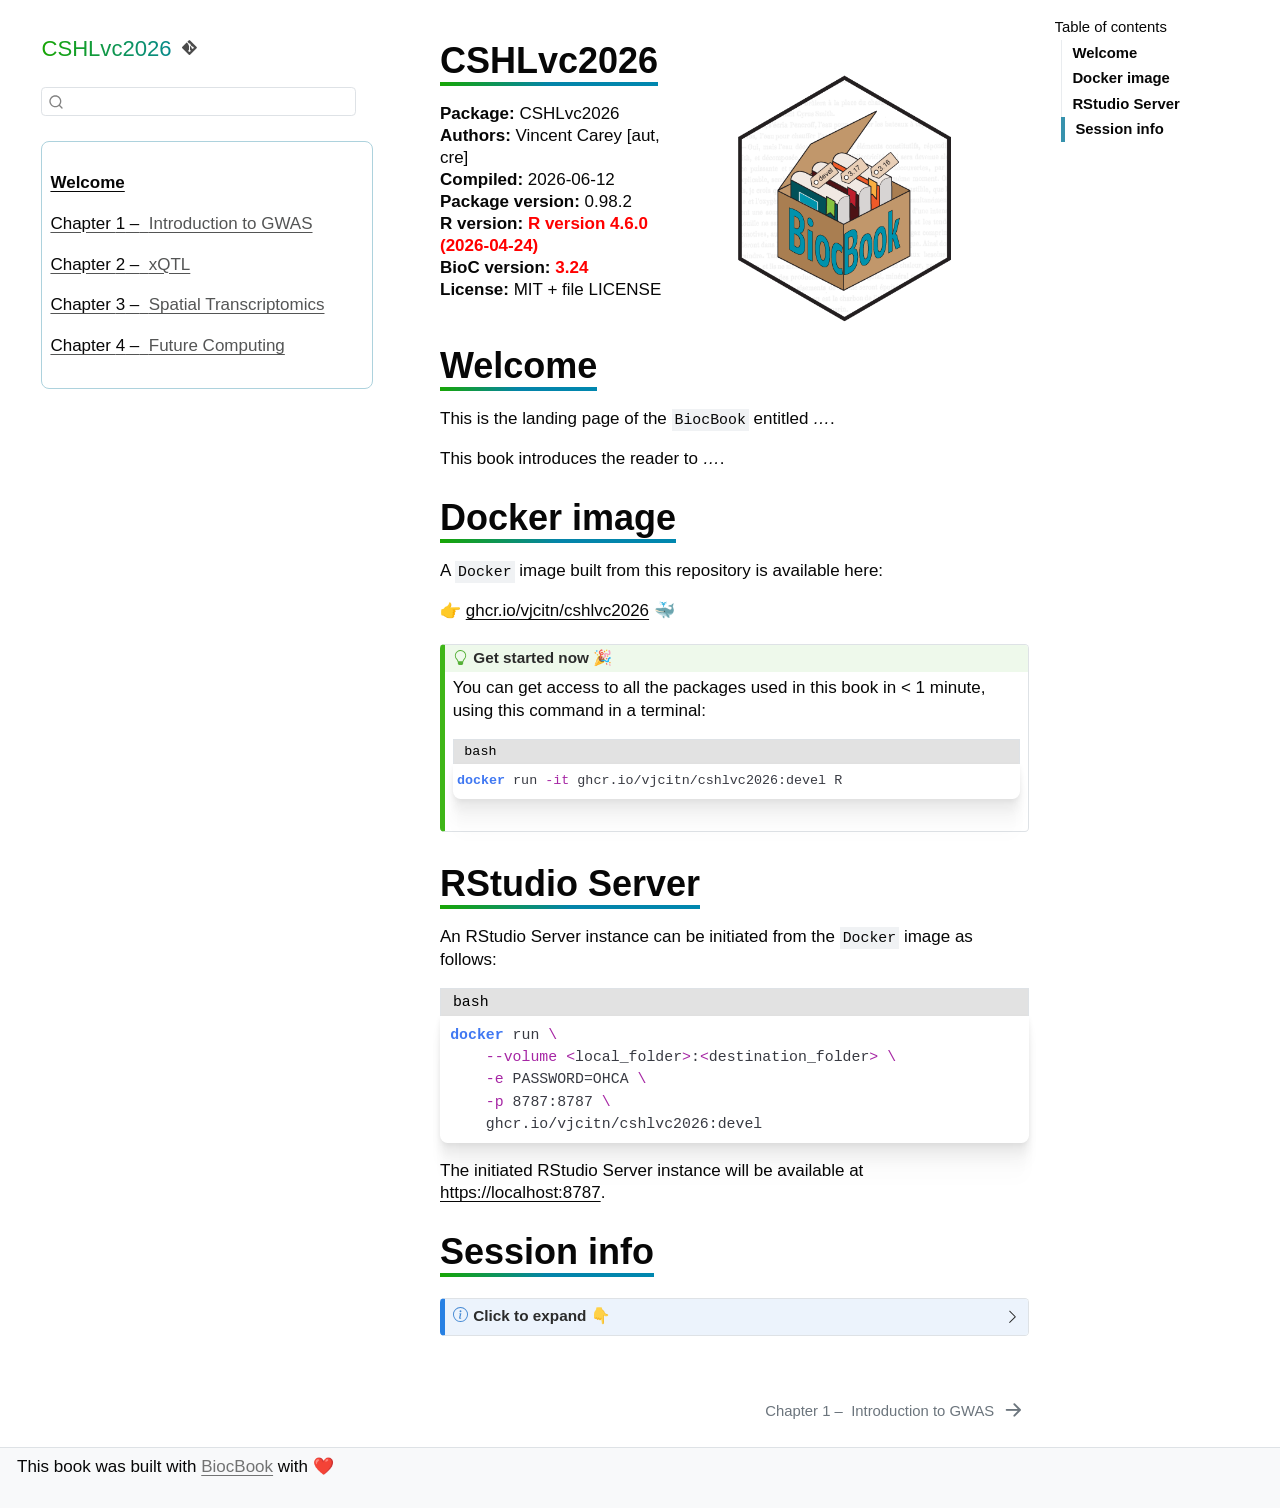
==== docs/devel/index.html @ 104c98bf "Deploying to gh-pages from @ vjcitn/CSHLvc2026@8dfe6eb80efa0ab99754fd706965369ef2bc6450 🚀" ====
<!DOCTYPE html>
<html xmlns="http://www.w3.org/1999/xhtml" lang="en" xml:lang="en"><head>
<meta http-equiv="Content-Type" content="text/html; charset=UTF-8">
<meta charset="utf-8">
<meta name="generator" content="quarto-1.9.36">
<meta name="viewport" content="width=device-width, initial-scale=1.0, user-scalable=yes">
<title>CSHLvc2026</title>
<style>
/* Default styles provided by pandoc.
** See https://pandoc.org/MANUAL.html#variables-for-html for config info.
*/
code{white-space: pre-wrap;}
span.smallcaps{font-variant: small-caps;}
div.columns{display: flex; gap: min(4vw, 1.5em);}
div.column{flex: auto; overflow-x: auto;}
div.hanging-indent{margin-left: 1.5em; text-indent: -1.5em;}
ul.task-list{list-style: none;}
ul.task-list li input[type="checkbox"] {
  width: 0.8em;
  margin: 0 0.8em 0.2em -1em; /* quarto-specific, see https://github.com/quarto-dev/quarto-cli/issues/4556 */ 
  vertical-align: middle;
}
/* CSS for syntax highlighting */
html { -webkit-text-size-adjust: 100%; }
pre > code.sourceCode { white-space: pre; position: relative; }
pre > code.sourceCode > span { display: inline-block; line-height: 1.25; }
pre > code.sourceCode > span:empty { height: 1.2em; }
.sourceCode { overflow: visible; }
code.sourceCode > span { color: inherit; text-decoration: inherit; }
div.sourceCode { margin: 1em 0; }
pre.sourceCode { margin: 0; }
@media screen {
div.sourceCode { overflow: auto; }
}
@media print {
pre > code.sourceCode { white-space: pre-wrap; }
pre > code.sourceCode > span { text-indent: -5em; padding-left: 5em; }
}
pre.numberSource code
  { counter-reset: source-line 0; }
pre.numberSource code > span
  { position: relative; left: -4em; counter-increment: source-line; }
pre.numberSource code > span > a:first-child::before
  { content: counter(source-line);
    position: relative; left: -1em; text-align: right; vertical-align: baseline;
    border: none; display: inline-block;
    -webkit-touch-callout: none; -webkit-user-select: none;
    -khtml-user-select: none; -moz-user-select: none;
    -ms-user-select: none; user-select: none;
    padding: 0 4px; width: 4em;
  }
pre.numberSource { margin-left: 3em;  padding-left: 4px; }
div.sourceCode
  {   }
@media screen {
pre > code.sourceCode > span > a:first-child::before { text-decoration: underline; }
}
</style>

<script src="site_libs/quarto-nav/quarto-nav.js"></script>
<script src="site_libs/quarto-nav/headroom.min.js"></script>
<script src="site_libs/clipboard/clipboard.min.js"></script>
<script src="site_libs/quarto-search/autocomplete.umd.js"></script>
<script src="site_libs/quarto-search/fuse.min.js"></script>
<script src="site_libs/quarto-search/quarto-search.js"></script>
<meta name="quarto:offset" content="./">
<link href="./pages/introduction-to-gwas.html" rel="next">
<link href="./assets/favicon.png" rel="icon" type="image/png">
<script src="site_libs/quarto-html/quarto.js" type="module"></script>
<script src="site_libs/quarto-html/tabsets/tabsets.js" type="module"></script>
<script src="site_libs/quarto-html/popper.min.js"></script>
<script src="site_libs/quarto-html/tippy.umd.min.js"></script>
<script src="site_libs/quarto-html/anchor.min.js"></script>
<link href="site_libs/quarto-html/tippy.css" rel="stylesheet">
<link href="site_libs/quarto-html/quarto-syntax-highlighting-e5c0da90bde570b7566f6217e7c63da7.css" rel="stylesheet" id="quarto-text-highlighting-styles">
<script src="site_libs/bootstrap/bootstrap.min.js"></script>
<link href="site_libs/bootstrap/bootstrap-icons.css" rel="stylesheet">
<link href="site_libs/bootstrap/bootstrap-a038ba3861bcfad56c0652c9cef52109.min.css" rel="stylesheet" append-hash="true" id="quarto-bootstrap" data-mode="light"><script id="quarto-search-options" type="application/json">{
  "location": "sidebar",
  "copy-button": false,
  "collapse-after": 3,
  "panel-placement": "start",
  "type": "textbox",
  "limit": 50,
  "keyboard-shortcut": [
    "f",
    "/",
    "s"
  ],
  "show-item-context": false,
  "language": {
    "search-no-results-text": "No results",
    "search-matching-documents-text": "matching documents",
    "search-copy-link-title": "Copy link to search",
    "search-hide-matches-text": "Hide additional matches",
    "search-more-match-text": "more match in this document",
    "search-more-matches-text": "more matches in this document",
    "search-clear-button-title": "Clear",
    "search-text-placeholder": "",
    "search-detached-cancel-button-title": "Cancel",
    "search-submit-button-title": "Submit",
    "search-label": "Search"
  }
}</script>
</head>
<body class="nav-sidebar docked quarto-light">

<div id="quarto-search-results"></div>
  <header id="quarto-header" class="headroom fixed-top"><nav class="quarto-secondary-nav"><div class="container-fluid d-flex">
      <button type="button" class="quarto-btn-toggle btn" data-bs-toggle="collapse" role="button" data-bs-target=".quarto-sidebar-collapse-item" aria-controls="quarto-sidebar" aria-expanded="false" aria-label="Toggle sidebar navigation" onclick="if (window.quartoToggleHeadroom) { window.quartoToggleHeadroom(); }">
        <i class="bi bi-layout-text-sidebar-reverse"></i>
      </button>
        <nav class="quarto-page-breadcrumbs" aria-label="breadcrumb"><ol class="breadcrumb"><li class="breadcrumb-item"><a href="./index.html">Welcome</a></li></ol></nav>
        <a class="flex-grow-1" role="navigation" data-bs-toggle="collapse" data-bs-target=".quarto-sidebar-collapse-item" aria-controls="quarto-sidebar" aria-expanded="false" aria-label="Toggle sidebar navigation" onclick="if (window.quartoToggleHeadroom) { window.quartoToggleHeadroom(); }">      
        </a>
      <button type="button" class="btn quarto-search-button" aria-label="Search" onclick="window.quartoOpenSearch();">
        <i class="bi bi-search"></i>
      </button>
    </div>
  </nav></header><!-- content --><div id="quarto-content" class="quarto-container page-columns page-rows-contents page-layout-article">
<!-- sidebar -->
  <nav id="quarto-sidebar" class="sidebar collapse collapse-horizontal quarto-sidebar-collapse-item sidebar-navigation docked overflow-auto"><div class="pt-lg-2 mt-2 text-left sidebar-header">
    <div class="sidebar-title mb-0 py-0">
      <a href="./">CSHLvc2026</a> 
        <div class="sidebar-tools-main">
    <div class="dropdown">
      <a href="" title="" id="quarto-navigation-tool-dropdown-0" class="quarto-navigation-tool dropdown-toggle px-1" data-bs-toggle="dropdown" aria-expanded="false" role="link" aria-label=""><i class="bi bi-git"></i></a>
      <ul class="dropdown-menu" aria-labelledby="quarto-navigation-tool-dropdown-0">
<li>
            <a class="dropdown-item sidebar-tools-main-item" href="https://github.com/vjcitn/CSHLvc2026/">
            Source Code
            </a>
          </li>
          <li>
            <a class="dropdown-item sidebar-tools-main-item" href="https://vjcitn.github.io/CSHLvc2026/devel/">
            Browse version `devel`
            </a>
          </li>
      </ul>
</div>
</div>
    </div>
      </div>
        <div class="mt-2 flex-shrink-0 align-items-center">
        <div class="sidebar-search">
        <div id="quarto-search" class="" title="Search"></div>
        </div>
        </div>
    <div class="sidebar-menu-container"> 
    <ul class="list-unstyled mt-1">
<li class="sidebar-item">
  <div class="sidebar-item-container"> 
  <a href="./index.html" class="sidebar-item-text sidebar-link active">
 <span class="menu-text">Welcome</span></a>
  </div>
</li>
        <li class="sidebar-item">
  <div class="sidebar-item-container"> 
  <a href="./pages/introduction-to-gwas.html" class="sidebar-item-text sidebar-link">
 <span class="menu-text"><span class="chapter-number">1</span>&nbsp; <span class="chapter-title">Introduction to GWAS</span></span></a>
  </div>
</li>
        <li class="sidebar-item">
  <div class="sidebar-item-container"> 
  <a href="./pages/xqtl.html" class="sidebar-item-text sidebar-link">
 <span class="menu-text"><span class="chapter-number">2</span>&nbsp; <span class="chapter-title">xQTL</span></span></a>
  </div>
</li>
        <li class="sidebar-item">
  <div class="sidebar-item-container"> 
  <a href="./pages/spatial-transcriptomics.html" class="sidebar-item-text sidebar-link">
 <span class="menu-text"><span class="chapter-number">3</span>&nbsp; <span class="chapter-title">Spatial Transcriptomics</span></span></a>
  </div>
</li>
        <li class="sidebar-item">
  <div class="sidebar-item-container"> 
  <a href="./pages/future-computing.html" class="sidebar-item-text sidebar-link">
 <span class="menu-text"><span class="chapter-number">4</span>&nbsp; <span class="chapter-title">Future Computing</span></span></a>
  </div>
</li>
    </ul>
</div>
</nav><div id="quarto-sidebar-glass" class="quarto-sidebar-collapse-item" data-bs-toggle="collapse" data-bs-target=".quarto-sidebar-collapse-item"></div>
<!-- margin-sidebar -->
    <div id="quarto-margin-sidebar" class="sidebar margin-sidebar">
        <nav id="TOC" role="doc-toc" class="toc-active"><h2 id="toc-title">Table of contents</h2>
   
  <ul>
<li><a href="#welcome" id="toc-welcome" class="nav-link active" data-scroll-target="#welcome">Welcome</a></li>
  <li><a href="#docker-image" id="toc-docker-image" class="nav-link" data-scroll-target="#docker-image">Docker image</a></li>
  <li><a href="#rstudio-server" id="toc-rstudio-server" class="nav-link" data-scroll-target="#rstudio-server">RStudio Server</a></li>
  <li><a href="#session-info" id="toc-session-info" class="nav-link" data-scroll-target="#session-info">Session info</a></li>
  </ul></nav>
    </div>
<!-- main -->
<main class="content" id="quarto-document-content"><header id="title-block-header" class="quarto-title-block default"><div class="quarto-title">
<h1 class="title">CSHLvc2026</h1>
</div>



<div class="quarto-title-meta">

    
  
    
  </div>
  


</header><p><img src="assets/cover.png" title="CSHLvc2026" class="quarto-cover-image nolightbox img-fluid"></p>
<p><strong>Package:</strong> CSHLvc2026<br><strong>Authors:</strong> Vincent Carey [aut, cre]<br><strong>Compiled:</strong> 2026-06-12<br><strong>Package version:</strong> 0.98.2<br><strong>R version:</strong> <b style="color:red;">R version 4.6.0 (2026-04-24)</b><br><strong>BioC version:</strong> <b style="color:red;">3.24</b><br><strong>License:</strong> MIT + file LICENSE<br></p>
<section id="welcome" class="level1 unnumbered"><h1 class="unnumbered">Welcome</h1>
<p>This is the landing page of the <code>BiocBook</code> entitled <em>…</em>.</p>
<p>This book introduces the reader to <em>…</em>.</p>
</section><section id="docker-image" class="level1 unnumbered"><h1 class="unnumbered">Docker image</h1>
<p>A <code>Docker</code> image built from this repository is available here:</p>
<p>👉 <a href="https://ghcr.io/vjcitn/cshlvc2026">ghcr.io/vjcitn/cshlvc2026</a> 🐳</p>
<div class="callout callout-style-default callout-tip callout-titled">
<div class="callout-header d-flex align-content-center">
<div class="callout-icon-container">
<i class="callout-icon"></i>
</div>
<div class="callout-title-container flex-fill">
<span class="screen-reader-only">Tip</span>Get started now 🎉
</div>
</div>
<div class="callout-body-container callout-body">
<p>You can get access to all the packages used in this book in &lt; 1 minute, using this command in a terminal:</p>
<div class="cell" data-layout-align="center">
<div class="code-with-filename">
<div class="code-with-filename-file">
<pre><strong>bash</strong></pre>
</div>
<div class="code-copy-outer-scaffold"><div class="sourceCode cell-code" id="cb1"><pre class="sourceCode sh code-with-copy"><code class="sourceCode bash"><span id="cb1-1"><a href="#cb1-1" aria-hidden="true" tabindex="-1"></a><span class="ex">docker</span> run <span class="at">-it</span> ghcr.io/vjcitn/cshlvc2026:devel R</span></code></pre></div><button title="Copy to Clipboard" class="code-copy-button"><i class="bi"></i></button></div>
</div>
</div>
</div>
</div>
</section><section id="rstudio-server" class="level1 unnumbered"><h1 class="unnumbered">RStudio Server</h1>
<p>An RStudio Server instance can be initiated from the <code>Docker</code> image as follows:</p>
<div class="cell" data-layout-align="center">
<div class="code-with-filename">
<div class="code-with-filename-file">
<pre><strong>bash</strong></pre>
</div>
<div class="code-copy-outer-scaffold"><div class="sourceCode cell-code" id="cb2"><pre class="sourceCode sh code-with-copy"><code class="sourceCode bash"><span id="cb2-1"><a href="#cb2-1" aria-hidden="true" tabindex="-1"></a><span class="ex">docker</span> run <span class="dt">\</span></span>
<span id="cb2-2"><a href="#cb2-2" aria-hidden="true" tabindex="-1"></a>    <span class="at">--volume</span> <span class="op">&lt;</span>local_folder<span class="op">&gt;</span>:<span class="op">&lt;</span>destination_folder<span class="op">&gt;</span> <span class="dt">\</span></span>
<span id="cb2-3"><a href="#cb2-3" aria-hidden="true" tabindex="-1"></a>    <span class="at">-e</span> PASSWORD=OHCA <span class="dt">\</span></span>
<span id="cb2-4"><a href="#cb2-4" aria-hidden="true" tabindex="-1"></a>    <span class="at">-p</span> 8787:8787 <span class="dt">\</span></span>
<span id="cb2-5"><a href="#cb2-5" aria-hidden="true" tabindex="-1"></a>    ghcr.io/vjcitn/cshlvc2026:devel</span></code></pre></div><button title="Copy to Clipboard" class="code-copy-button"><i class="bi"></i></button></div>
</div>
</div>
<p>The initiated RStudio Server instance will be available at <a href="https://localhost:8787">https://localhost:8787</a>.</p>
<!-- 
# System dependencies and conda 

A pre-configured `micromamba` environment called `BiocBook` is available 
once the Docker image is loaded. It provides all the softwares listed in 
`requirements.yml`. 


::: {.cell layout-align="center" filename='bash'}

```{.sh .cell-code}
docker run -it ghcr.io/vjcitn/cshlvc2026:devel bash
micromamba activate BiocBook
```
:::

-->
</section><section id="session-info" class="level1 unnumbered"><h1 class="unnumbered">Session info</h1>
<div class="callout callout-style-default callout-note callout-titled">
<div class="callout-header d-flex align-content-center collapsed" data-bs-toggle="collapse" data-bs-target=".callout-2-contents" aria-controls="callout-2" aria-expanded="false" aria-label="Toggle callout">
<div class="callout-icon-container">
<i class="callout-icon"></i>
</div>
<div class="callout-title-container flex-fill">
<span class="screen-reader-only">Note</span>Click to expand 👇
</div>
<div class="callout-btn-toggle d-inline-block border-0 py-1 ps-1 pe-0 float-end"><i class="callout-toggle"></i></div>
</div>
<div id="callout-2" class="callout-2-contents callout-collapse collapse">
<div class="callout-body-container callout-body">
<div class="cell" data-layout-align="center">
<div class="code-copy-outer-scaffold"><div class="sourceCode" id="cb3"><pre class="downlit sourceCode r code-with-copy"><code class="sourceCode R"><span><span class="fu">sessioninfo</span><span class="fu">::</span><span class="fu"><a href="https://sessioninfo.r-lib.org/reference/session_info.html">session_info</a></span><span class="op">(</span></span>
<span>    <span class="fu"><a href="https://rdrr.io/r/utils/installed.packages.html">installed.packages</a></span><span class="op">(</span><span class="op">)</span><span class="op">[</span>,<span class="st">"Package"</span><span class="op">]</span>, </span>
<span>    include_base <span class="op">=</span> <span class="cn">TRUE</span></span>
<span><span class="op">)</span></span>
<span><span class="co">##  ─ Session info ────────────────────────────────────────────────────────────</span></span>
<span><span class="co">##   setting  value</span></span>
<span><span class="co">##   version  R version 4.6.0 (2026-04-24)</span></span>
<span><span class="co">##   os       Ubuntu 24.04.4 LTS</span></span>
<span><span class="co">##   system   x86_64, linux-gnu</span></span>
<span><span class="co">##   ui       X11</span></span>
<span><span class="co">##   language (EN)</span></span>
<span><span class="co">##   collate  C</span></span>
<span><span class="co">##   ctype    en_US.UTF-8</span></span>
<span><span class="co">##   tz       Etc/UTC</span></span>
<span><span class="co">##   date     2026-06-12</span></span>
<span><span class="co">##   pandoc   3.9.0.2 @ /usr/bin/ (via rmarkdown)</span></span>
<span><span class="co">##   quarto   1.9.36 @ /usr/local/bin/quarto</span></span>
<span><span class="co">##  </span></span>
<span><span class="co">##  ─ Packages ────────────────────────────────────────────────────────────────</span></span>
<span><span class="co">##   package        * version   date (UTC) lib source</span></span>
<span><span class="co">##   askpass          1.2.1     2024-10-04 [2] RSPM (R 4.6.0)</span></span>
<span><span class="co">##   base           * 4.6.0     2026-04-24 [3] local</span></span>
<span><span class="co">##   base64enc        0.1-6     2026-02-02 [2] RSPM (R 4.6.0)</span></span>
<span><span class="co">##   BiocFileCache    3.3.0     2026-04-28 [2] Bioconductor 3.24 (R 4.6.0)</span></span>
<span><span class="co">##   BiocGenerics     0.59.7    2026-06-07 [2] Bioconductor 3.24 (R 4.6.0)</span></span>
<span><span class="co">##   BiocManager      1.30.27   2025-11-14 [2] CRAN (R 4.6.0)</span></span>
<span><span class="co">##   BiocStyle        2.41.0    2026-04-28 [2] Bioconductor 3.24 (R 4.6.0)</span></span>
<span><span class="co">##   BiocVersion      3.24.0    2026-04-28 [2] Bioconductor 3.24 (R 4.6.0)</span></span>
<span><span class="co">##   bit              4.6.0     2025-03-06 [2] RSPM (R 4.6.0)</span></span>
<span><span class="co">##   bit64            4.8.2     2026-05-19 [2] RSPM (R 4.6.0)</span></span>
<span><span class="co">##   blob             1.3.0     2026-01-14 [2] RSPM (R 4.6.0)</span></span>
<span><span class="co">##   bookdown         0.46      2025-12-05 [2] RSPM (R 4.6.0)</span></span>
<span><span class="co">##   boot             1.3-32    2025-08-29 [3] CRAN (R 4.6.0)</span></span>
<span><span class="co">##   brew             1.0-10    2023-12-16 [2] RSPM (R 4.6.0)</span></span>
<span><span class="co">##   brio             1.1.5     2024-04-24 [2] RSPM (R 4.6.0)</span></span>
<span><span class="co">##   bslib            0.11.0    2026-05-16 [2] RSPM (R 4.6.0)</span></span>
<span><span class="co">##   cachem           1.1.0     2024-05-16 [2] RSPM (R 4.6.0)</span></span>
<span><span class="co">##   callr            3.8.0     2026-06-05 [2] RSPM (R 4.6.0)</span></span>
<span><span class="co">##   class            7.3-23    2025-01-01 [3] CRAN (R 4.6.0)</span></span>
<span><span class="co">##   cli              3.6.6     2026-04-09 [2] RSPM (R 4.6.0)</span></span>
<span><span class="co">##   clipr            0.8.1     2026-05-25 [2] RSPM (R 4.6.0)</span></span>
<span><span class="co">##   cluster          2.1.8.2   2026-02-05 [3] CRAN (R 4.6.0)</span></span>
<span><span class="co">##   codetools        0.2-20    2024-03-31 [3] CRAN (R 4.6.0)</span></span>
<span><span class="co">##   commonmark       2.0.0     2025-07-07 [2] RSPM (R 4.6.0)</span></span>
<span><span class="co">##   compiler         4.6.0     2026-04-24 [3] local</span></span>
<span><span class="co">##   cpp11            0.5.5     2026-05-06 [2] RSPM (R 4.6.0)</span></span>
<span><span class="co">##   crayon           1.5.3     2024-06-20 [2] RSPM (R 4.6.0)</span></span>
<span><span class="co">##   credentials      2.0.3     2025-09-12 [2] RSPM (R 4.6.0)</span></span>
<span><span class="co">##   CSHLvc2026       0.98.2    2026-06-12 [1] local</span></span>
<span><span class="co">##   curl             7.1.0     2026-04-22 [2] RSPM (R 4.6.0)</span></span>
<span><span class="co">##   datasets       * 4.6.0     2026-04-24 [3] local</span></span>
<span><span class="co">##   DBI              1.3.0     2026-02-25 [2] RSPM (R 4.6.0)</span></span>
<span><span class="co">##   dbplyr           2.5.2     2026-02-13 [2] RSPM (R 4.6.0)</span></span>
<span><span class="co">##   desc             1.4.3     2023-12-10 [2] RSPM (R 4.6.0)</span></span>
<span><span class="co">##   devtools         2.5.2     2026-04-30 [2] RSPM (R 4.6.0)</span></span>
<span><span class="co">##   diffobj          0.3.6     2025-04-21 [2] RSPM (R 4.6.0)</span></span>
<span><span class="co">##   digest           0.6.39    2025-11-19 [2] RSPM (R 4.6.0)</span></span>
<span><span class="co">##   docopt           0.7.2     2025-03-25 [2] RSPM (R 4.6.0)</span></span>
<span><span class="co">##   downlit          0.4.5     2025-11-14 [2] RSPM (R 4.6.0)</span></span>
<span><span class="co">##   dplyr            1.2.1     2026-04-03 [2] RSPM (R 4.6.0)</span></span>
<span><span class="co">##   ellipsis         0.3.3     2026-04-04 [2] RSPM (R 4.6.0)</span></span>
<span><span class="co">##   evaluate         1.0.5     2025-08-27 [2] RSPM (R 4.6.0)</span></span>
<span><span class="co">##   fansi            1.0.7     2025-11-19 [2] RSPM (R 4.6.0)</span></span>
<span><span class="co">##   fastmap          1.2.0     2024-05-15 [2] RSPM (R 4.6.0)</span></span>
<span><span class="co">##   filelock         1.0.3     2023-12-11 [2] RSPM (R 4.6.0)</span></span>
<span><span class="co">##   fontawesome      0.5.3     2024-11-16 [2] RSPM (R 4.6.0)</span></span>
<span><span class="co">##   foreign          0.8-91    2026-01-29 [3] CRAN (R 4.6.0)</span></span>
<span><span class="co">##   fs               2.1.0     2026-04-18 [2] RSPM (R 4.6.0)</span></span>
<span><span class="co">##   generics         0.1.4     2025-05-09 [2] RSPM (R 4.6.0)</span></span>
<span><span class="co">##   gert             2.3.1     2026-01-11 [2] RSPM (R 4.6.0)</span></span>
<span><span class="co">##   gh               1.6.0     2026-05-29 [2] RSPM (R 4.6.0)</span></span>
<span><span class="co">##   gitcreds         0.1.2     2022-09-08 [2] RSPM (R 4.6.0)</span></span>
<span><span class="co">##   glue             1.8.1     2026-04-17 [2] RSPM (R 4.6.0)</span></span>
<span><span class="co">##   graph            1.91.0    2026-04-28 [2] Bioconductor 3.24 (R 4.6.0)</span></span>
<span><span class="co">##   graphics       * 4.6.0     2026-04-24 [3] local</span></span>
<span><span class="co">##   grDevices      * 4.6.0     2026-04-24 [3] local</span></span>
<span><span class="co">##   grid             4.6.0     2026-04-24 [3] local</span></span>
<span><span class="co">##   highr            0.12      2026-03-06 [2] RSPM (R 4.6.0)</span></span>
<span><span class="co">##   htmltools        0.5.9     2025-12-04 [2] RSPM (R 4.6.0)</span></span>
<span><span class="co">##   htmlwidgets      1.6.4     2023-12-06 [2] RSPM (R 4.6.0)</span></span>
<span><span class="co">##   httpuv           1.6.17    2026-03-18 [2] RSPM (R 4.6.0)</span></span>
<span><span class="co">##   httr2            1.2.2     2025-12-08 [2] RSPM (R 4.6.0)</span></span>
<span><span class="co">##   ini              0.3.1     2018-05-20 [2] RSPM (R 4.6.0)</span></span>
<span><span class="co">##   jquerylib        0.1.4     2021-04-26 [2] RSPM (R 4.6.0)</span></span>
<span><span class="co">##   jsonlite         2.0.0     2025-03-27 [2] RSPM (R 4.6.0)</span></span>
<span><span class="co">##   KernSmooth       2.23-26   2025-01-01 [3] CRAN (R 4.6.0)</span></span>
<span><span class="co">##   knitr            1.51      2025-12-20 [2] RSPM (R 4.6.0)</span></span>
<span><span class="co">##   later            1.4.8     2026-03-05 [2] RSPM (R 4.6.0)</span></span>
<span><span class="co">##   lattice          0.22-9    2026-02-09 [3] CRAN (R 4.6.0)</span></span>
<span><span class="co">##   lifecycle        1.0.5     2026-01-08 [2] RSPM (R 4.6.0)</span></span>
<span><span class="co">##   littler          0.3.23    2026-04-12 [2] RSPM (R 4.6.0)</span></span>
<span><span class="co">##   magrittr         2.0.5     2026-04-04 [2] RSPM (R 4.6.0)</span></span>
<span><span class="co">##   MASS             7.3-65    2025-02-28 [3] CRAN (R 4.6.0)</span></span>
<span><span class="co">##   Matrix           1.7-5     2026-03-21 [3] CRAN (R 4.6.0)</span></span>
<span><span class="co">##   memoise          2.0.1     2021-11-26 [2] RSPM (R 4.6.0)</span></span>
<span><span class="co">##   methods        * 4.6.0     2026-04-24 [3] local</span></span>
<span><span class="co">##   mgcv             1.9-4     2025-11-07 [3] CRAN (R 4.6.0)</span></span>
<span><span class="co">##   mime             0.13      2025-03-17 [2] RSPM (R 4.6.0)</span></span>
<span><span class="co">##   miniUI           0.1.2     2025-04-17 [2] RSPM (R 4.6.0)</span></span>
<span><span class="co">##   nlme             3.1-169   2026-03-27 [3] CRAN (R 4.6.0)</span></span>
<span><span class="co">##   nnet             7.3-20    2025-01-01 [3] CRAN (R 4.6.0)</span></span>
<span><span class="co">##   ontologyIndex    2.12      2024-02-27 [2] RSPM (R 4.6.0)</span></span>
<span><span class="co">##   ontologyPlot     1.7       2024-02-20 [2] RSPM (R 4.6.0)</span></span>
<span><span class="co">##   ontoProc2        0.99.14   2026-06-12 [2] Github (vjcitn/ontoProc2@322f270)</span></span>
<span><span class="co">##   openssl          2.4.2     2026-06-09 [2] RSPM (R 4.6.0)</span></span>
<span><span class="co">##   otel             0.2.0     2025-08-29 [2] RSPM (R 4.6.0)</span></span>
<span><span class="co">##   paintmap         1.0       2016-08-31 [2] RSPM (R 4.6.0)</span></span>
<span><span class="co">##   pak              0.10.0    2026-06-07 [2] RSPM (R 4.6.0)</span></span>
<span><span class="co">##   parallel         4.6.0     2026-04-24 [3] local</span></span>
<span><span class="co">##   pillar           1.11.1    2025-09-17 [2] RSPM (R 4.6.0)</span></span>
<span><span class="co">##   pkgbuild         1.4.8     2025-05-26 [2] RSPM (R 4.6.0)</span></span>
<span><span class="co">##   pkgconfig        2.0.3     2019-09-22 [2] RSPM (R 4.6.0)</span></span>
<span><span class="co">##   pkgdown          2.2.0     2025-11-06 [2] RSPM (R 4.6.0)</span></span>
<span><span class="co">##   pkgload          1.5.2     2026-04-22 [2] RSPM (R 4.6.0)</span></span>
<span><span class="co">##   praise           1.0.0     2015-08-11 [2] RSPM (R 4.6.0)</span></span>
<span><span class="co">##   preprocessCore   1.75.0    2026-04-28 [2] Bioconductor 3.24 (R 4.6.0)</span></span>
<span><span class="co">##   prettyunits      1.2.0     2023-09-24 [2] RSPM (R 4.6.0)</span></span>
<span><span class="co">##   processx         3.9.0     2026-04-22 [2] RSPM (R 4.6.0)</span></span>
<span><span class="co">##   profvis          0.4.0     2024-09-20 [2] RSPM (R 4.6.0)</span></span>
<span><span class="co">##   promises         1.5.0     2025-11-01 [2] RSPM (R 4.6.0)</span></span>
<span><span class="co">##   ps               1.9.3     2026-04-20 [2] RSPM (R 4.6.0)</span></span>
<span><span class="co">##   purrr            1.2.2     2026-04-10 [2] RSPM (R 4.6.0)</span></span>
<span><span class="co">##   R.methodsS3      1.8.2     2022-06-13 [2] RSPM (R 4.6.0)</span></span>
<span><span class="co">##   R.oo             1.27.1    2025-05-02 [2] RSPM (R 4.6.0)</span></span>
<span><span class="co">##   R.utils          2.13.0    2025-02-24 [2] RSPM (R 4.6.0)</span></span>
<span><span class="co">##   R6               2.6.1     2025-02-15 [2] RSPM (R 4.6.0)</span></span>
<span><span class="co">##   ragg             1.5.2     2026-03-23 [2] RSPM (R 4.6.0)</span></span>
<span><span class="co">##   rappdirs         0.3.4     2026-01-17 [2] RSPM (R 4.6.0)</span></span>
<span><span class="co">##   rcmdcheck        1.4.0     2021-09-27 [2] RSPM (R 4.6.0)</span></span>
<span><span class="co">##   Rcpp             1.1.1-1.1 2026-04-24 [2] RSPM (R 4.6.0)</span></span>
<span><span class="co">##   remotes          2.5.0     2024-03-17 [2] RSPM (R 4.6.0)</span></span>
<span><span class="co">##   Rgraphviz        2.57.0    2026-04-28 [2] Bioconductor 3.24 (R 4.6.0)</span></span>
<span><span class="co">##   rlang            1.2.0     2026-04-06 [2] RSPM (R 4.6.0)</span></span>
<span><span class="co">##   rmarkdown        2.31      2026-03-26 [2] RSPM (R 4.6.0)</span></span>
<span><span class="co">##   roxygen2         8.0.0     2026-05-01 [2] RSPM (R 4.6.0)</span></span>
<span><span class="co">##   rpart            4.1.27    2026-03-27 [3] CRAN (R 4.6.0)</span></span>
<span><span class="co">##   rprojroot        2.1.1     2025-08-26 [2] RSPM (R 4.6.0)</span></span>
<span><span class="co">##   RSQLite          3.53.1    2026-05-23 [2] RSPM (R 4.6.0)</span></span>
<span><span class="co">##   rstudioapi       0.18.0    2026-01-16 [2] RSPM (R 4.6.0)</span></span>
<span><span class="co">##   rversions        3.0.0     2025-10-09 [2] RSPM (R 4.6.0)</span></span>
<span><span class="co">##   S7               0.2.2     2026-04-22 [2] RSPM (R 4.6.0)</span></span>
<span><span class="co">##   sass             0.4.10    2025-04-11 [2] RSPM (R 4.6.0)</span></span>
<span><span class="co">##   sessioninfo      1.2.4     2026-06-04 [2] RSPM (R 4.6.0)</span></span>
<span><span class="co">##   shiny            1.13.0    2026-02-20 [2] RSPM (R 4.6.0)</span></span>
<span><span class="co">##   sourcetools      0.1.7-2   2026-03-28 [2] RSPM (R 4.6.0)</span></span>
<span><span class="co">##   spatial          7.3-18    2025-01-01 [3] CRAN (R 4.6.0)</span></span>
<span><span class="co">##   splines          4.6.0     2026-04-24 [3] local</span></span>
<span><span class="co">##   stats          * 4.6.0     2026-04-24 [3] local</span></span>
<span><span class="co">##   stats4           4.6.0     2026-04-24 [3] local</span></span>
<span><span class="co">##   stringi          1.8.7     2025-03-27 [2] RSPM (R 4.6.0)</span></span>
<span><span class="co">##   stringr          1.6.0     2025-11-04 [2] RSPM (R 4.6.0)</span></span>
<span><span class="co">##   survival         3.8-6     2026-01-16 [3] CRAN (R 4.6.0)</span></span>
<span><span class="co">##   sys              3.4.3     2024-10-04 [2] RSPM (R 4.6.0)</span></span>
<span><span class="co">##   systemfonts      1.3.2     2026-03-05 [2] RSPM (R 4.6.0)</span></span>
<span><span class="co">##   tcltk            4.6.0     2026-04-24 [3] local</span></span>
<span><span class="co">##   testthat         3.3.2     2026-01-11 [2] RSPM (R 4.6.0)</span></span>
<span><span class="co">##   textshaping      1.0.5     2026-03-06 [2] RSPM (R 4.6.0)</span></span>
<span><span class="co">##   tibble           3.3.1     2026-01-11 [2] RSPM (R 4.6.0)</span></span>
<span><span class="co">##   tidyr            1.3.2     2025-12-19 [2] RSPM (R 4.6.0)</span></span>
<span><span class="co">##   tidyselect       1.2.1     2024-03-11 [2] RSPM (R 4.6.0)</span></span>
<span><span class="co">##   tinytex          0.59      2026-03-28 [2] RSPM (R 4.6.0)</span></span>
<span><span class="co">##   tools            4.6.0     2026-04-24 [3] local</span></span>
<span><span class="co">##   urlchecker       1.0.1     2021-11-30 [2] RSPM (R 4.6.0)</span></span>
<span><span class="co">##   usethis          3.2.1     2025-09-06 [2] RSPM (R 4.6.0)</span></span>
<span><span class="co">##   utf8             1.2.6     2025-06-08 [2] RSPM (R 4.6.0)</span></span>
<span><span class="co">##   utils          * 4.6.0     2026-04-24 [3] local</span></span>
<span><span class="co">##   vctrs            0.7.3     2026-04-11 [2] RSPM (R 4.6.0)</span></span>
<span><span class="co">##   waldo            0.6.2     2025-07-11 [2] RSPM (R 4.6.0)</span></span>
<span><span class="co">##   whisker          0.4.1     2022-12-05 [2] RSPM (R 4.6.0)</span></span>
<span><span class="co">##   withr            3.0.2     2024-10-28 [2] RSPM (R 4.6.0)</span></span>
<span><span class="co">##   xfun             0.58      2026-06-01 [2] RSPM (R 4.6.0)</span></span>
<span><span class="co">##   xml2             1.5.2     2026-01-17 [2] RSPM (R 4.6.0)</span></span>
<span><span class="co">##   xopen            1.0.1     2024-04-25 [2] RSPM (R 4.6.0)</span></span>
<span><span class="co">##   xtable           1.8-8     2026-02-22 [2] RSPM (R 4.6.0)</span></span>
<span><span class="co">##   yaml             2.3.12    2025-12-10 [2] RSPM (R 4.6.0)</span></span>
<span><span class="co">##   zip              2.3.3     2025-05-13 [2] RSPM (R 4.6.0)</span></span>
<span><span class="co">##  </span></span>
<span><span class="co">##   [1] /tmp/RtmpvVFj3t/Rinst8e116e7c79</span></span>
<span><span class="co">##   [2] /usr/local/lib/R/site-library</span></span>
<span><span class="co">##   [3] /usr/local/lib/R/library</span></span>
<span><span class="co">##   * ── Packages attached to the search path.</span></span>
<span><span class="co">##  </span></span>
<span><span class="co">##  ───────────────────────────────────────────────────────────────────────────</span></span></code></pre></div><button title="Copy to Clipboard" class="code-copy-button"><i class="bi"></i></button></div>
</div>
</div>
</div>
</div>


</section><a onclick="window.scrollTo(0, 0); return false;" role="button" id="quarto-back-to-top"><i class="bi bi-arrow-up"></i> Back to top</a></main><!-- /main --><script id="quarto-html-after-body" type="application/javascript">
  window.document.addEventListener("DOMContentLoaded", function (event) {
    const icon = "";
    const anchorJS = new window.AnchorJS();
    anchorJS.options = {
      placement: 'right',
      icon: icon
    };
    anchorJS.add('.anchored');
    const isCodeAnnotation = (el) => {
      for (const clz of el.classList) {
        if (clz.startsWith('code-annotation-')) {                     
          return true;
        }
      }
      return false;
    }
    const onCopySuccess = function(e) {
      // button target
      const button = e.trigger;
      // don't keep focus
      button.blur();
      // flash "checked"
      button.classList.add('code-copy-button-checked');
      var currentTitle = button.getAttribute("title");
      button.setAttribute("title", "Copied!");
      let tooltip;
      if (window.bootstrap) {
        button.setAttribute("data-bs-toggle", "tooltip");
        button.setAttribute("data-bs-placement", "left");
        button.setAttribute("data-bs-title", "Copied!");
        tooltip = new bootstrap.Tooltip(button, 
          { trigger: "manual", 
            customClass: "code-copy-button-tooltip",
            offset: [0, -8]});
        tooltip.show();    
      }
      setTimeout(function() {
        if (tooltip) {
          tooltip.hide();
          button.removeAttribute("data-bs-title");
          button.removeAttribute("data-bs-toggle");
          button.removeAttribute("data-bs-placement");
        }
        button.setAttribute("title", currentTitle);
        button.classList.remove('code-copy-button-checked');
      }, 1000);
      // clear code selection
      e.clearSelection();
    }
    const getTextToCopy = function(trigger) {
      const outerScaffold = trigger.parentElement.cloneNode(true);
      const codeEl = outerScaffold.querySelector('code');
      for (const childEl of codeEl.children) {
        if (isCodeAnnotation(childEl)) {
          childEl.remove();
        }
      }
      return codeEl.innerText;
    }
    const clipboard = new window.ClipboardJS('.code-copy-button:not([data-in-quarto-modal])', {
      text: getTextToCopy
    });
    clipboard.on('success', onCopySuccess);
    if (window.document.getElementById('quarto-embedded-source-code-modal')) {
      const clipboardModal = new window.ClipboardJS('.code-copy-button[data-in-quarto-modal]', {
        text: getTextToCopy,
        container: window.document.getElementById('quarto-embedded-source-code-modal')
      });
      clipboardModal.on('success', onCopySuccess);
    }
      var localhostRegex = new RegExp(/^(?:http|https):\/\/localhost\:?[0-9]*\//);
      var mailtoRegex = new RegExp(/^mailto:/);
        var filterRegex = new RegExp('/' + window.location.host + '/');
      var isInternal = (href) => {
          return filterRegex.test(href) || localhostRegex.test(href) || mailtoRegex.test(href);
      }
      // Inspect non-navigation links and adorn them if external
     var links = window.document.querySelectorAll('a[href]:not(.nav-link):not(.navbar-brand):not(.toc-action):not(.sidebar-link):not(.sidebar-item-toggle):not(.pagination-link):not(.no-external):not([aria-hidden]):not(.dropdown-item):not(.quarto-navigation-tool):not(.about-link)');
      for (var i=0; i<links.length; i++) {
        const link = links[i];
        if (!isInternal(link.href)) {
          // undo the damage that might have been done by quarto-nav.js in the case of
          // links that we want to consider external
          if (link.dataset.originalHref !== undefined) {
            link.href = link.dataset.originalHref;
          }
        }
      }
    function tippyHover(el, contentFn, onTriggerFn, onUntriggerFn) {
      const config = {
        allowHTML: true,
        maxWidth: 500,
        delay: 100,
        arrow: false,
        appendTo: function(el) {
            return el.parentElement;
        },
        interactive: true,
        interactiveBorder: 10,
        theme: 'quarto',
        placement: 'bottom-start',
      };
      if (contentFn) {
        config.content = contentFn;
      }
      if (onTriggerFn) {
        config.onTrigger = onTriggerFn;
      }
      if (onUntriggerFn) {
        config.onUntrigger = onUntriggerFn;
      }
      window.tippy(el, config); 
    }
    const noterefs = window.document.querySelectorAll('a[role="doc-noteref"]');
    for (var i=0; i<noterefs.length; i++) {
      const ref = noterefs[i];
      tippyHover(ref, function() {
        // use id or data attribute instead here
        let href = ref.getAttribute('data-footnote-href') || ref.getAttribute('href');
        try { href = new URL(href).hash; } catch {}
        const id = href.replace(/^#\/?/, "");
        const note = window.document.getElementById(id);
        if (note) {
          return note.innerHTML;
        } else {
          return "";
        }
      });
    }
    const xrefs = window.document.querySelectorAll('a.quarto-xref');
    const processXRef = (id, note) => {
      // Strip column container classes
      const stripColumnClz = (el) => {
        el.classList.remove("page-full", "page-columns");
        if (el.children) {
          for (const child of el.children) {
            stripColumnClz(child);
          }
        }
      }
      stripColumnClz(note)
      if (id === null || id.startsWith('sec-')) {
        // Special case sections, only their first couple elements
        const container = document.createElement("div");
        if (note.children && note.children.length > 2) {
          container.appendChild(note.children[0].cloneNode(true));
          for (let i = 1; i < note.children.length; i++) {
            const child = note.children[i];
            if (child.tagName === "P" && child.innerText === "") {
              continue;
            } else {
              container.appendChild(child.cloneNode(true));
              break;
            }
          }
          if (window.Quarto?.typesetMath) {
            window.Quarto.typesetMath(container);
          }
          return container.innerHTML
        } else {
          if (window.Quarto?.typesetMath) {
            window.Quarto.typesetMath(note);
          }
          return note.innerHTML;
        }
      } else {
        // Remove any anchor links if they are present
        const anchorLink = note.querySelector('a.anchorjs-link');
        if (anchorLink) {
          anchorLink.remove();
        }
        if (window.Quarto?.typesetMath) {
          window.Quarto.typesetMath(note);
        }
        if (note.classList.contains("callout")) {
          return note.outerHTML;
        } else {
          return note.innerHTML;
        }
      }
    }
    for (var i=0; i<xrefs.length; i++) {
      const xref = xrefs[i];
      tippyHover(xref, undefined, function(instance) {
        instance.disable();
        let url = xref.getAttribute('href');
        let hash = undefined; 
        if (url.startsWith('#')) {
          hash = url;
        } else {
          try { hash = new URL(url).hash; } catch {}
        }
        if (hash) {
          const id = hash.replace(/^#\/?/, "");
          const note = window.document.getElementById(id);
          if (note !== null) {
            try {
              const html = processXRef(id, note.cloneNode(true));
              instance.setContent(html);
            } finally {
              instance.enable();
              instance.show();
            }
          } else {
            // See if we can fetch this
            fetch(url.split('#')[0])
            .then(res => res.text())
            .then(html => {
              const parser = new DOMParser();
              const htmlDoc = parser.parseFromString(html, "text/html");
              const note = htmlDoc.getElementById(id);
              if (note !== null) {
                const html = processXRef(id, note);
                instance.setContent(html);
              } 
            }).finally(() => {
              instance.enable();
              instance.show();
            });
          }
        } else {
          // See if we can fetch a full url (with no hash to target)
          // This is a special case and we should probably do some content thinning / targeting
          fetch(url)
          .then(res => res.text())
          .then(html => {
            const parser = new DOMParser();
            const htmlDoc = parser.parseFromString(html, "text/html");
            const note = htmlDoc.querySelector('main.content');
            if (note !== null) {
              // This should only happen for chapter cross references
              // (since there is no id in the URL)
              // remove the first header
              if (note.children.length > 0 && note.children[0].tagName === "HEADER") {
                note.children[0].remove();
              }
              const html = processXRef(null, note);
              instance.setContent(html);
            } 
          }).finally(() => {
            instance.enable();
            instance.show();
          });
        }
      }, function(instance) {
      });
    }
        let selectedAnnoteEl;
        const selectorForAnnotation = ( cell, annotation) => {
          let cellAttr = 'data-code-cell="' + cell + '"';
          let lineAttr = 'data-code-annotation="' +  annotation + '"';
          const selector = 'span[' + cellAttr + '][' + lineAttr + ']';
          return selector;
        }
        const selectCodeLines = (annoteEl) => {
          const doc = window.document;
          const targetCell = annoteEl.getAttribute("data-target-cell");
          const targetAnnotation = annoteEl.getAttribute("data-target-annotation");
          const annoteSpan = window.document.querySelector(selectorForAnnotation(targetCell, targetAnnotation));
          const lines = annoteSpan.getAttribute("data-code-lines").split(",");
          const lineIds = lines.map((line) => {
            return targetCell + "-" + line;
          })
          let top = null;
          let height = null;
          let parent = null;
          if (lineIds.length > 0) {
              //compute the position of the single el (top and bottom and make a div)
              const el = window.document.getElementById(lineIds[0]);
              top = el.offsetTop;
              height = el.offsetHeight;
              parent = el.parentElement.parentElement;
            if (lineIds.length > 1) {
              const lastEl = window.document.getElementById(lineIds[lineIds.length - 1]);
              const bottom = lastEl.offsetTop + lastEl.offsetHeight;
              height = bottom - top;
            }
            if (top !== null && height !== null && parent !== null) {
              // cook up a div (if necessary) and position it 
              let div = window.document.getElementById("code-annotation-line-highlight");
              if (div === null) {
                div = window.document.createElement("div");
                div.setAttribute("id", "code-annotation-line-highlight");
                div.style.position = 'absolute';
                parent.appendChild(div);
              }
              div.style.top = top - 2 + "px";
              div.style.height = height + 4 + "px";
              div.style.left = 0;
              let gutterDiv = window.document.getElementById("code-annotation-line-highlight-gutter");
              if (gutterDiv === null) {
                gutterDiv = window.document.createElement("div");
                gutterDiv.setAttribute("id", "code-annotation-line-highlight-gutter");
                gutterDiv.style.position = 'absolute';
                const codeCell = window.document.getElementById(targetCell);
                const gutter = codeCell.querySelector('.code-annotation-gutter');
                gutter.appendChild(gutterDiv);
              }
              gutterDiv.style.top = top - 2 + "px";
              gutterDiv.style.height = height + 4 + "px";
            }
            selectedAnnoteEl = annoteEl;
          }
        };
        const unselectCodeLines = () => {
          const elementsIds = ["code-annotation-line-highlight", "code-annotation-line-highlight-gutter"];
          elementsIds.forEach((elId) => {
            const div = window.document.getElementById(elId);
            if (div) {
              div.remove();
            }
          });
          selectedAnnoteEl = undefined;
        };
          // Handle positioning of the toggle
      window.addEventListener(
        "resize",
        throttle(() => {
          elRect = undefined;
          if (selectedAnnoteEl) {
            selectCodeLines(selectedAnnoteEl);
          }
        }, 10)
      );
      function throttle(fn, ms) {
      let throttle = false;
      let timer;
        return (...args) => {
          if(!throttle) { // first call gets through
              fn.apply(this, args);
              throttle = true;
          } else { // all the others get throttled
              if(timer) clearTimeout(timer); // cancel #2
              timer = setTimeout(() => {
                fn.apply(this, args);
                timer = throttle = false;
              }, ms);
          }
        };
      }
        // Attach click handler to the DT
        const annoteDls = window.document.querySelectorAll('dt[data-target-cell]');
        for (const annoteDlNode of annoteDls) {
          annoteDlNode.addEventListener('click', (event) => {
            const clickedEl = event.target;
            if (clickedEl !== selectedAnnoteEl) {
              unselectCodeLines();
              const activeEl = window.document.querySelector('dt[data-target-cell].code-annotation-active');
              if (activeEl) {
                activeEl.classList.remove('code-annotation-active');
              }
              selectCodeLines(clickedEl);
              clickedEl.classList.add('code-annotation-active');
            } else {
              // Unselect the line
              unselectCodeLines();
              clickedEl.classList.remove('code-annotation-active');
            }
          });
        }
    const findCites = (el) => {
      const parentEl = el.parentElement;
      if (parentEl) {
        const cites = parentEl.dataset.cites;
        if (cites) {
          return {
            el,
            cites: cites.split(' ')
          };
        } else {
          return findCites(el.parentElement)
        }
      } else {
        return undefined;
      }
    };
    var bibliorefs = window.document.querySelectorAll('a[role="doc-biblioref"]');
    for (var i=0; i<bibliorefs.length; i++) {
      const ref = bibliorefs[i];
      const citeInfo = findCites(ref);
      if (citeInfo) {
        tippyHover(citeInfo.el, function() {
          var popup = window.document.createElement('div');
          citeInfo.cites.forEach(function(cite) {
            var citeDiv = window.document.createElement('div');
            citeDiv.classList.add('hanging-indent');
            citeDiv.classList.add('csl-entry');
            var biblioDiv = window.document.getElementById('ref-' + cite);
            if (biblioDiv) {
              citeDiv.innerHTML = biblioDiv.innerHTML;
            }
            popup.appendChild(citeDiv);
          });
          return popup.innerHTML;
        });
      }
    }
  });
  </script><nav class="page-navigation"><div class="nav-page nav-page-previous">
  </div>
  <div class="nav-page nav-page-next">
      <a href="./pages/introduction-to-gwas.html" class="pagination-link" aria-label="Introduction to GWAS">
        <span class="nav-page-text"><span class="chapter-number">1</span>&nbsp; <span class="chapter-title">Introduction to GWAS</span></span> <i class="bi bi-arrow-right-short"></i>
      </a>
  </div>
</nav>
</div> <!-- /content -->
<footer class="footer"><div class="nav-footer">
    <div class="nav-footer-left">
<p>This book was built with <a href="https://github.com/js2264/BiocBook/">BiocBook</a> with <span class="emoji" data-emoji="heart">❤️</span></p>
</div>   
    <div class="nav-footer-center">
      &nbsp;
    </div>
    <div class="nav-footer-right">
      &nbsp;
    </div>
  </div>
</footer>


</body></html>
---- docs/devel/site_libs/quarto-html/tippy.css ----
.tippy-box[data-animation=fade][data-state=hidden]{opacity:0}[data-tippy-root]{max-width:calc(100vw - 10px)}.tippy-box{position:relative;background-color:#333;color:#fff;border-radius:4px;font-size:14px;line-height:1.4;white-space:normal;outline:0;transition-property:transform,visibility,opacity}.tippy-box[data-placement^=top]>.tippy-arrow{bottom:0}.tippy-box[data-placement^=top]>.tippy-arrow:before{bottom:-7px;left:0;border-width:8px 8px 0;border-top-color:initial;transform-origin:center top}.tippy-box[data-placement^=bottom]>.tippy-arrow{top:0}.tippy-box[data-placement^=bottom]>.tippy-arrow:before{top:-7px;left:0;border-width:0 8px 8px;border-bottom-color:initial;transform-origin:center bottom}.tippy-box[data-placement^=left]>.tippy-arrow{right:0}.tippy-box[data-placement^=left]>.tippy-arrow:before{border-width:8px 0 8px 8px;border-left-color:initial;right:-7px;transform-origin:center left}.tippy-box[data-placement^=right]>.tippy-arrow{left:0}.tippy-box[data-placement^=right]>.tippy-arrow:before{left:-7px;border-width:8px 8px 8px 0;border-right-color:initial;transform-origin:center right}.tippy-box[data-inertia][data-state=visible]{transition-timing-function:cubic-bezier(.54,1.5,.38,1.11)}.tippy-arrow{width:16px;height:16px;color:#333}.tippy-arrow:before{content:"";position:absolute;border-color:transparent;border-style:solid}.tippy-content{position:relative;padding:5px 9px;z-index:1}
---- docs/devel/site_libs/quarto-html/quarto-syntax-highlighting-e5c0da90bde570b7566f6217e7c63da7.css ----
/* quarto syntax highlight colors */
:root {
  --quarto-hl-al-color: #95da4c;
  --quarto-hl-an-color: #50a14f;
  --quarto-hl-at-color: #a626a4;
  --quarto-hl-bn-color: #986801;
  --quarto-hl-bu-color: #a626a4;
  --quarto-hl-ch-color: #50a14f;
  --quarto-hl-co-color: #a0a1a7;
  --quarto-hl-cv-color: #e45649;
  --quarto-hl-cn-color: #986801;
  --quarto-hl-cf-color: #a626a4;
  --quarto-hl-dt-color: #a626a4;
  --quarto-hl-dv-color: #986801;
  --quarto-hl-do-color: #e45649;
  --quarto-hl-er-color: #f44747;
  --quarto-hl-ex-color: #4078f2;
  --quarto-hl-fl-color: #986801;
  --quarto-hl-fu-color: #4078f2;
  --quarto-hl-im-color: #50a14f;
  --quarto-hl-in-color: #c45b00;
  --quarto-hl-kw-color: #a626a4;
  --quarto-hl-op-color: #a626a4;
  --quarto-hl-pp-color: #a626a4;
  --quarto-hl-re-color: #2980b9;
  --quarto-hl-sc-color: #0184bc;
  --quarto-hl-ss-color: #da4453;
  --quarto-hl-st-color: #50a14f;
  --quarto-hl-va-color: #e45649;
  --quarto-hl-vs-color: #da4453;
  --quarto-hl-wa-color: #da4453;
}

/* other quarto variables */
:root {
  --quarto-font-monospace: SFMono-Regular, Menlo, Monaco, Consolas, "Liberation Mono", "Courier New", monospace;
}

/* syntax highlight based on Pandoc's rules */
pre > code.sourceCode > span {
  color: #383a42;
}

code.sourceCode > span {
  color: #383a42;
}

div.sourceCode,
div.sourceCode pre.sourceCode {
  color: #383a42;
}

/* Normal */
code span {
  color: #383a42;
}

/* Alert */
code span.al {
  background-color: #4d1f24;
  font-weight: bold;
  color: #95da4c;
}

/* Annotation */
code span.an {
  color: #50a14f;
}

/* Attribute */
code span.at {
  color: #a626a4;
}

/* BaseN */
code span.bn {
  color: #986801;
}

/* BuiltIn */
code span.bu {
  color: #a626a4;
}

/* ControlFlow */
code span.cf {
  color: #a626a4;
}

/* Char */
code span.ch {
  color: #50a14f;
}

/* Constant */
code span.cn {
  color: #986801;
}

/* Comment */
code span.co {
  font-style: italic;
  color: #a0a1a7;
}

/* CommentVar */
code span.cv {
  font-style: italic;
  color: #e45649;
}

/* Documentation */
code span.do {
  color: #e45649;
}

/* DataType */
code span.dt {
  color: #a626a4;
}

/* DecVal */
code span.dv {
  color: #986801;
}

/* Error */
code span.er {
  color: #f44747;
  text-decoration: underline;
}

/* Extension */
code span.ex {
  font-weight: bold;
  color: #4078f2;
}

/* Float */
code span.fl {
  color: #986801;
}

/* Function */
code span.fu {
  color: #4078f2;
}

/* Import */
code span.im {
  color: #50a14f;
}

/* Information */
code span.in {
  color: #c45b00;
}

/* Keyword */
code span.kw {
  color: #a626a4;
}

/* Operator */
code span.op {
  color: #a626a4;
}

/* Preprocessor */
code span.pp {
  color: #a626a4;
}

/* RegionMarker */
code span.re {
  background-color: #153042;
  color: #2980b9;
}

/* SpecialChar */
code span.sc {
  color: #0184bc;
}

/* SpecialString */
code span.ss {
  color: #da4453;
}

/* String */
code span.st {
  color: #50a14f;
}

/* Variable */
code span.va {
  color: #e45649;
}

/* VerbatimString */
code span.vs {
  color: #da4453;
}

/* Warning */
code span.wa {
  color: #da4453;
}

.prevent-inlining {
  content: "</";
}

/*# sourceMappingURL=e51a51eb06e6fac7d276c1a88e23ac53.css.map */
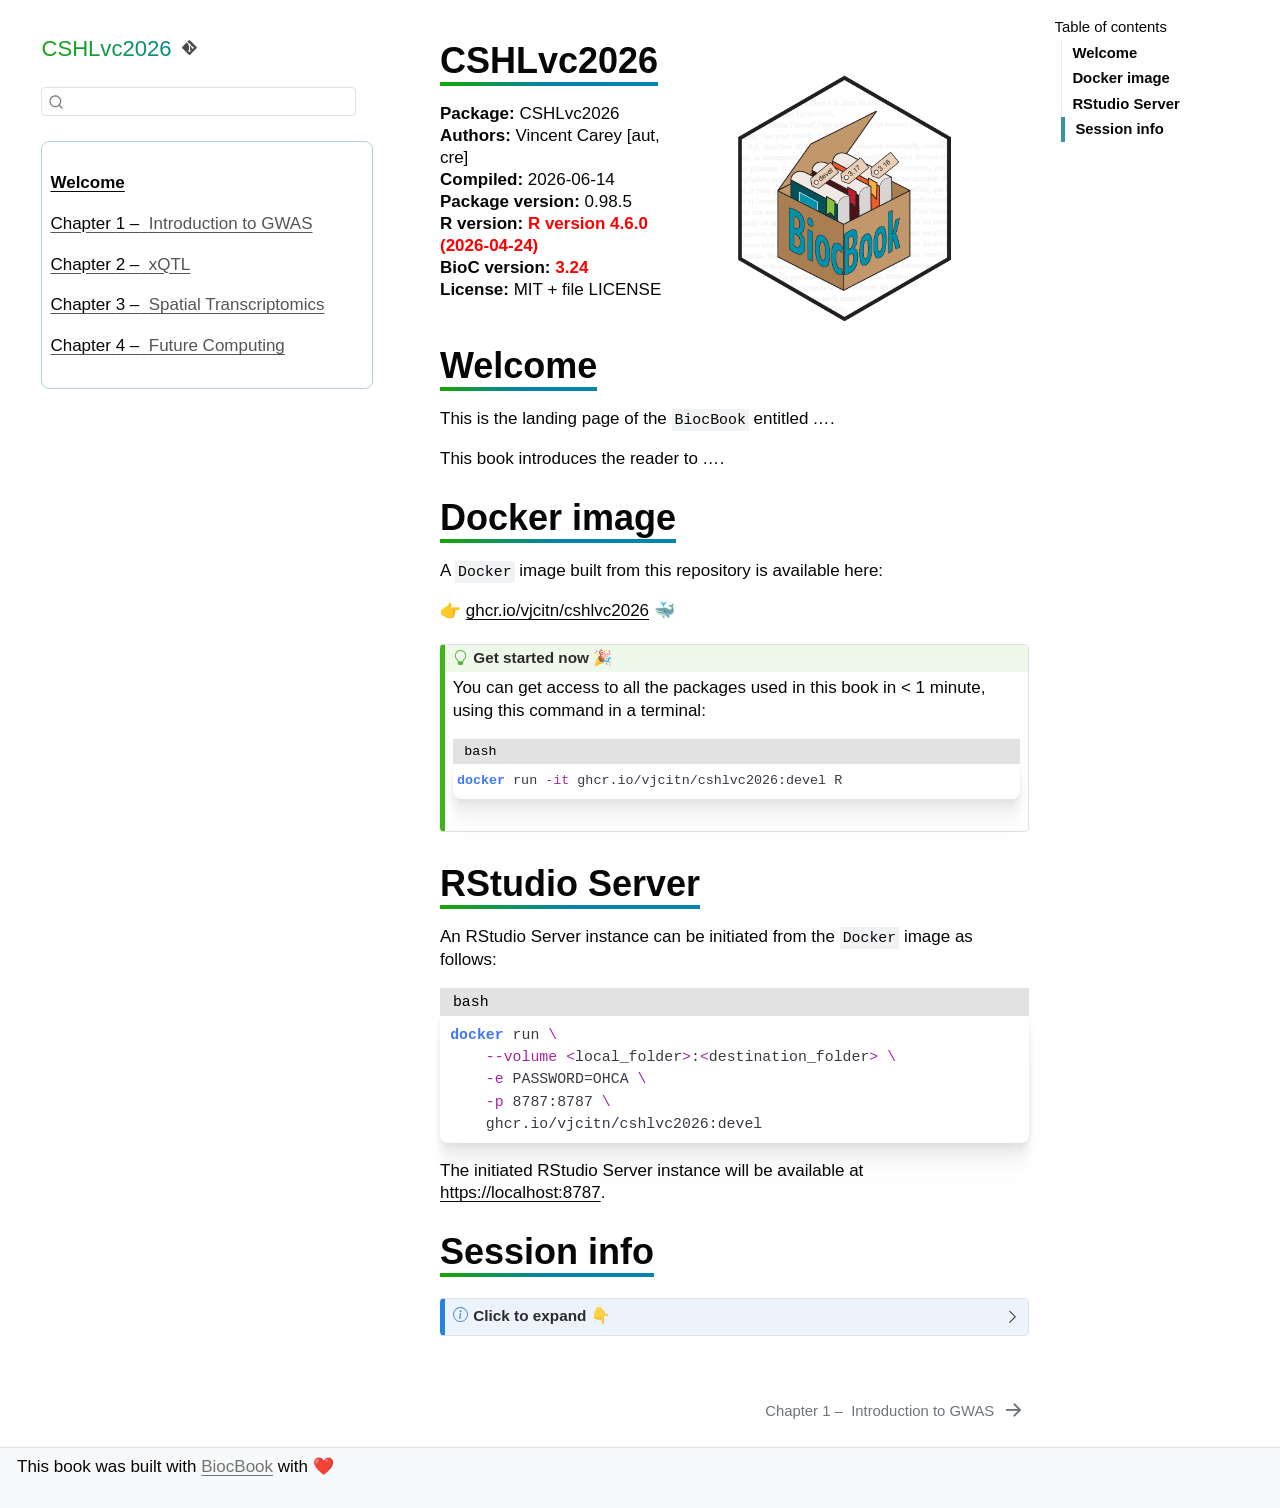
==== commit b1d38390: "Deploying to gh-pages from @ vjcitn/CSHLvc2026@983f6442ebab92bbd1eb3d936f5791c7de1440fa 🚀" ====
--- a/docs/devel/index.html
+++ b/docs/devel/index.html
@@ -209,7 +209,7 @@
 
 
 </header><p><img src="assets/cover.png" title="CSHLvc2026" class="quarto-cover-image nolightbox img-fluid"></p>
-<p><strong>Package:</strong> CSHLvc2026<br><strong>Authors:</strong> Vincent Carey [aut, cre]<br><strong>Compiled:</strong> 2026-06-12<br><strong>Package version:</strong> 0.98.2<br><strong>R version:</strong> <b style="color:red;">R version 4.6.0 (2026-04-24)</b><br><strong>BioC version:</strong> <b style="color:red;">3.24</b><br><strong>License:</strong> MIT + file LICENSE<br></p>
+<p><strong>Package:</strong> CSHLvc2026<br><strong>Authors:</strong> Vincent Carey [aut, cre]<br><strong>Compiled:</strong> 2026-06-14<br><strong>Package version:</strong> 0.98.5<br><strong>R version:</strong> <b style="color:red;">R version 4.6.0 (2026-04-24)</b><br><strong>BioC version:</strong> <b style="color:red;">3.24</b><br><strong>License:</strong> MIT + file LICENSE<br></p>
 <section id="welcome" class="level1 unnumbered"><h1 class="unnumbered">Welcome</h1>
 <p>This is the landing page of the <code>BiocBook</code> entitled <em>…</em>.</p>
 <p>This book introduces the reader to <em>…</em>.</p>
@@ -297,170 +297,250 @@
 <span><span class="co">##   collate  C</span></span>
 <span><span class="co">##   ctype    en_US.UTF-8</span></span>
 <span><span class="co">##   tz       Etc/UTC</span></span>
-<span><span class="co">##   date     2026-06-12</span></span>
+<span><span class="co">##   date     2026-06-14</span></span>
 <span><span class="co">##   pandoc   3.9.0.2 @ /usr/bin/ (via rmarkdown)</span></span>
 <span><span class="co">##   quarto   1.9.36 @ /usr/local/bin/quarto</span></span>
 <span><span class="co">##  </span></span>
 <span><span class="co">##  ─ Packages ────────────────────────────────────────────────────────────────</span></span>
-<span><span class="co">##   package        * version   date (UTC) lib source</span></span>
-<span><span class="co">##   askpass          1.2.1     2024-10-04 [2] RSPM (R 4.6.0)</span></span>
-<span><span class="co">##   base           * 4.6.0     2026-04-24 [3] local</span></span>
-<span><span class="co">##   base64enc        0.1-6     2026-02-02 [2] RSPM (R 4.6.0)</span></span>
-<span><span class="co">##   BiocFileCache    3.3.0     2026-04-28 [2] Bioconductor 3.24 (R 4.6.0)</span></span>
-<span><span class="co">##   BiocGenerics     0.59.7    2026-06-07 [2] Bioconductor 3.24 (R 4.6.0)</span></span>
-<span><span class="co">##   BiocManager      1.30.27   2025-11-14 [2] CRAN (R 4.6.0)</span></span>
-<span><span class="co">##   BiocStyle        2.41.0    2026-04-28 [2] Bioconductor 3.24 (R 4.6.0)</span></span>
-<span><span class="co">##   BiocVersion      3.24.0    2026-04-28 [2] Bioconductor 3.24 (R 4.6.0)</span></span>
-<span><span class="co">##   bit              4.6.0     2025-03-06 [2] RSPM (R 4.6.0)</span></span>
-<span><span class="co">##   bit64            4.8.2     2026-05-19 [2] RSPM (R 4.6.0)</span></span>
-<span><span class="co">##   blob             1.3.0     2026-01-14 [2] RSPM (R 4.6.0)</span></span>
-<span><span class="co">##   bookdown         0.46      2025-12-05 [2] RSPM (R 4.6.0)</span></span>
-<span><span class="co">##   boot             1.3-32    2025-08-29 [3] CRAN (R 4.6.0)</span></span>
-<span><span class="co">##   brew             1.0-10    2023-12-16 [2] RSPM (R 4.6.0)</span></span>
-<span><span class="co">##   brio             1.1.5     2024-04-24 [2] RSPM (R 4.6.0)</span></span>
-<span><span class="co">##   bslib            0.11.0    2026-05-16 [2] RSPM (R 4.6.0)</span></span>
-<span><span class="co">##   cachem           1.1.0     2024-05-16 [2] RSPM (R 4.6.0)</span></span>
-<span><span class="co">##   callr            3.8.0     2026-06-05 [2] RSPM (R 4.6.0)</span></span>
-<span><span class="co">##   class            7.3-23    2025-01-01 [3] CRAN (R 4.6.0)</span></span>
-<span><span class="co">##   cli              3.6.6     2026-04-09 [2] RSPM (R 4.6.0)</span></span>
-<span><span class="co">##   clipr            0.8.1     2026-05-25 [2] RSPM (R 4.6.0)</span></span>
-<span><span class="co">##   cluster          2.1.8.2   2026-02-05 [3] CRAN (R 4.6.0)</span></span>
-<span><span class="co">##   codetools        0.2-20    2024-03-31 [3] CRAN (R 4.6.0)</span></span>
-<span><span class="co">##   commonmark       2.0.0     2025-07-07 [2] RSPM (R 4.6.0)</span></span>
-<span><span class="co">##   compiler         4.6.0     2026-04-24 [3] local</span></span>
-<span><span class="co">##   cpp11            0.5.5     2026-05-06 [2] RSPM (R 4.6.0)</span></span>
-<span><span class="co">##   crayon           1.5.3     2024-06-20 [2] RSPM (R 4.6.0)</span></span>
-<span><span class="co">##   credentials      2.0.3     2025-09-12 [2] RSPM (R 4.6.0)</span></span>
-<span><span class="co">##   CSHLvc2026       0.98.2    2026-06-12 [1] local</span></span>
-<span><span class="co">##   curl             7.1.0     2026-04-22 [2] RSPM (R 4.6.0)</span></span>
-<span><span class="co">##   datasets       * 4.6.0     2026-04-24 [3] local</span></span>
-<span><span class="co">##   DBI              1.3.0     2026-02-25 [2] RSPM (R 4.6.0)</span></span>
-<span><span class="co">##   dbplyr           2.5.2     2026-02-13 [2] RSPM (R 4.6.0)</span></span>
-<span><span class="co">##   desc             1.4.3     2023-12-10 [2] RSPM (R 4.6.0)</span></span>
-<span><span class="co">##   devtools         2.5.2     2026-04-30 [2] RSPM (R 4.6.0)</span></span>
-<span><span class="co">##   diffobj          0.3.6     2025-04-21 [2] RSPM (R 4.6.0)</span></span>
-<span><span class="co">##   digest           0.6.39    2025-11-19 [2] RSPM (R 4.6.0)</span></span>
-<span><span class="co">##   docopt           0.7.2     2025-03-25 [2] RSPM (R 4.6.0)</span></span>
-<span><span class="co">##   downlit          0.4.5     2025-11-14 [2] RSPM (R 4.6.0)</span></span>
-<span><span class="co">##   dplyr            1.2.1     2026-04-03 [2] RSPM (R 4.6.0)</span></span>
-<span><span class="co">##   ellipsis         0.3.3     2026-04-04 [2] RSPM (R 4.6.0)</span></span>
-<span><span class="co">##   evaluate         1.0.5     2025-08-27 [2] RSPM (R 4.6.0)</span></span>
-<span><span class="co">##   fansi            1.0.7     2025-11-19 [2] RSPM (R 4.6.0)</span></span>
-<span><span class="co">##   fastmap          1.2.0     2024-05-15 [2] RSPM (R 4.6.0)</span></span>
-<span><span class="co">##   filelock         1.0.3     2023-12-11 [2] RSPM (R 4.6.0)</span></span>
-<span><span class="co">##   fontawesome      0.5.3     2024-11-16 [2] RSPM (R 4.6.0)</span></span>
-<span><span class="co">##   foreign          0.8-91    2026-01-29 [3] CRAN (R 4.6.0)</span></span>
-<span><span class="co">##   fs               2.1.0     2026-04-18 [2] RSPM (R 4.6.0)</span></span>
-<span><span class="co">##   generics         0.1.4     2025-05-09 [2] RSPM (R 4.6.0)</span></span>
-<span><span class="co">##   gert             2.3.1     2026-01-11 [2] RSPM (R 4.6.0)</span></span>
-<span><span class="co">##   gh               1.6.0     2026-05-29 [2] RSPM (R 4.6.0)</span></span>
-<span><span class="co">##   gitcreds         0.1.2     2022-09-08 [2] RSPM (R 4.6.0)</span></span>
-<span><span class="co">##   glue             1.8.1     2026-04-17 [2] RSPM (R 4.6.0)</span></span>
-<span><span class="co">##   graph            1.91.0    2026-04-28 [2] Bioconductor 3.24 (R 4.6.0)</span></span>
-<span><span class="co">##   graphics       * 4.6.0     2026-04-24 [3] local</span></span>
-<span><span class="co">##   grDevices      * 4.6.0     2026-04-24 [3] local</span></span>
-<span><span class="co">##   grid             4.6.0     2026-04-24 [3] local</span></span>
-<span><span class="co">##   highr            0.12      2026-03-06 [2] RSPM (R 4.6.0)</span></span>
-<span><span class="co">##   htmltools        0.5.9     2025-12-04 [2] RSPM (R 4.6.0)</span></span>
-<span><span class="co">##   htmlwidgets      1.6.4     2023-12-06 [2] RSPM (R 4.6.0)</span></span>
-<span><span class="co">##   httpuv           1.6.17    2026-03-18 [2] RSPM (R 4.6.0)</span></span>
-<span><span class="co">##   httr2            1.2.2     2025-12-08 [2] RSPM (R 4.6.0)</span></span>
-<span><span class="co">##   ini              0.3.1     2018-05-20 [2] RSPM (R 4.6.0)</span></span>
-<span><span class="co">##   jquerylib        0.1.4     2021-04-26 [2] RSPM (R 4.6.0)</span></span>
-<span><span class="co">##   jsonlite         2.0.0     2025-03-27 [2] RSPM (R 4.6.0)</span></span>
-<span><span class="co">##   KernSmooth       2.23-26   2025-01-01 [3] CRAN (R 4.6.0)</span></span>
-<span><span class="co">##   knitr            1.51      2025-12-20 [2] RSPM (R 4.6.0)</span></span>
-<span><span class="co">##   later            1.4.8     2026-03-05 [2] RSPM (R 4.6.0)</span></span>
-<span><span class="co">##   lattice          0.22-9    2026-02-09 [3] CRAN (R 4.6.0)</span></span>
-<span><span class="co">##   lifecycle        1.0.5     2026-01-08 [2] RSPM (R 4.6.0)</span></span>
-<span><span class="co">##   littler          0.3.23    2026-04-12 [2] RSPM (R 4.6.0)</span></span>
-<span><span class="co">##   magrittr         2.0.5     2026-04-04 [2] RSPM (R 4.6.0)</span></span>
-<span><span class="co">##   MASS             7.3-65    2025-02-28 [3] CRAN (R 4.6.0)</span></span>
-<span><span class="co">##   Matrix           1.7-5     2026-03-21 [3] CRAN (R 4.6.0)</span></span>
-<span><span class="co">##   memoise          2.0.1     2021-11-26 [2] RSPM (R 4.6.0)</span></span>
-<span><span class="co">##   methods        * 4.6.0     2026-04-24 [3] local</span></span>
-<span><span class="co">##   mgcv             1.9-4     2025-11-07 [3] CRAN (R 4.6.0)</span></span>
-<span><span class="co">##   mime             0.13      2025-03-17 [2] RSPM (R 4.6.0)</span></span>
-<span><span class="co">##   miniUI           0.1.2     2025-04-17 [2] RSPM (R 4.6.0)</span></span>
-<span><span class="co">##   nlme             3.1-169   2026-03-27 [3] CRAN (R 4.6.0)</span></span>
-<span><span class="co">##   nnet             7.3-20    2025-01-01 [3] CRAN (R 4.6.0)</span></span>
-<span><span class="co">##   ontologyIndex    2.12      2024-02-27 [2] RSPM (R 4.6.0)</span></span>
-<span><span class="co">##   ontologyPlot     1.7       2024-02-20 [2] RSPM (R 4.6.0)</span></span>
-<span><span class="co">##   ontoProc2        0.99.14   2026-06-12 [2] Github (vjcitn/ontoProc2@322f270)</span></span>
-<span><span class="co">##   openssl          2.4.2     2026-06-09 [2] RSPM (R 4.6.0)</span></span>
-<span><span class="co">##   otel             0.2.0     2025-08-29 [2] RSPM (R 4.6.0)</span></span>
-<span><span class="co">##   paintmap         1.0       2016-08-31 [2] RSPM (R 4.6.0)</span></span>
-<span><span class="co">##   pak              0.10.0    2026-06-07 [2] RSPM (R 4.6.0)</span></span>
-<span><span class="co">##   parallel         4.6.0     2026-04-24 [3] local</span></span>
-<span><span class="co">##   pillar           1.11.1    2025-09-17 [2] RSPM (R 4.6.0)</span></span>
-<span><span class="co">##   pkgbuild         1.4.8     2025-05-26 [2] RSPM (R 4.6.0)</span></span>
-<span><span class="co">##   pkgconfig        2.0.3     2019-09-22 [2] RSPM (R 4.6.0)</span></span>
-<span><span class="co">##   pkgdown          2.2.0     2025-11-06 [2] RSPM (R 4.6.0)</span></span>
-<span><span class="co">##   pkgload          1.5.2     2026-04-22 [2] RSPM (R 4.6.0)</span></span>
-<span><span class="co">##   praise           1.0.0     2015-08-11 [2] RSPM (R 4.6.0)</span></span>
-<span><span class="co">##   preprocessCore   1.75.0    2026-04-28 [2] Bioconductor 3.24 (R 4.6.0)</span></span>
-<span><span class="co">##   prettyunits      1.2.0     2023-09-24 [2] RSPM (R 4.6.0)</span></span>
-<span><span class="co">##   processx         3.9.0     2026-04-22 [2] RSPM (R 4.6.0)</span></span>
-<span><span class="co">##   profvis          0.4.0     2024-09-20 [2] RSPM (R 4.6.0)</span></span>
-<span><span class="co">##   promises         1.5.0     2025-11-01 [2] RSPM (R 4.6.0)</span></span>
-<span><span class="co">##   ps               1.9.3     2026-04-20 [2] RSPM (R 4.6.0)</span></span>
-<span><span class="co">##   purrr            1.2.2     2026-04-10 [2] RSPM (R 4.6.0)</span></span>
-<span><span class="co">##   R.methodsS3      1.8.2     2022-06-13 [2] RSPM (R 4.6.0)</span></span>
-<span><span class="co">##   R.oo             1.27.1    2025-05-02 [2] RSPM (R 4.6.0)</span></span>
-<span><span class="co">##   R.utils          2.13.0    2025-02-24 [2] RSPM (R 4.6.0)</span></span>
-<span><span class="co">##   R6               2.6.1     2025-02-15 [2] RSPM (R 4.6.0)</span></span>
-<span><span class="co">##   ragg             1.5.2     2026-03-23 [2] RSPM (R 4.6.0)</span></span>
-<span><span class="co">##   rappdirs         0.3.4     2026-01-17 [2] RSPM (R 4.6.0)</span></span>
-<span><span class="co">##   rcmdcheck        1.4.0     2021-09-27 [2] RSPM (R 4.6.0)</span></span>
-<span><span class="co">##   Rcpp             1.1.1-1.1 2026-04-24 [2] RSPM (R 4.6.0)</span></span>
-<span><span class="co">##   remotes          2.5.0     2024-03-17 [2] RSPM (R 4.6.0)</span></span>
-<span><span class="co">##   Rgraphviz        2.57.0    2026-04-28 [2] Bioconductor 3.24 (R 4.6.0)</span></span>
-<span><span class="co">##   rlang            1.2.0     2026-04-06 [2] RSPM (R 4.6.0)</span></span>
-<span><span class="co">##   rmarkdown        2.31      2026-03-26 [2] RSPM (R 4.6.0)</span></span>
-<span><span class="co">##   roxygen2         8.0.0     2026-05-01 [2] RSPM (R 4.6.0)</span></span>
-<span><span class="co">##   rpart            4.1.27    2026-03-27 [3] CRAN (R 4.6.0)</span></span>
-<span><span class="co">##   rprojroot        2.1.1     2025-08-26 [2] RSPM (R 4.6.0)</span></span>
-<span><span class="co">##   RSQLite          3.53.1    2026-05-23 [2] RSPM (R 4.6.0)</span></span>
-<span><span class="co">##   rstudioapi       0.18.0    2026-01-16 [2] RSPM (R 4.6.0)</span></span>
-<span><span class="co">##   rversions        3.0.0     2025-10-09 [2] RSPM (R 4.6.0)</span></span>
-<span><span class="co">##   S7               0.2.2     2026-04-22 [2] RSPM (R 4.6.0)</span></span>
-<span><span class="co">##   sass             0.4.10    2025-04-11 [2] RSPM (R 4.6.0)</span></span>
-<span><span class="co">##   sessioninfo      1.2.4     2026-06-04 [2] RSPM (R 4.6.0)</span></span>
-<span><span class="co">##   shiny            1.13.0    2026-02-20 [2] RSPM (R 4.6.0)</span></span>
-<span><span class="co">##   sourcetools      0.1.7-2   2026-03-28 [2] RSPM (R 4.6.0)</span></span>
-<span><span class="co">##   spatial          7.3-18    2025-01-01 [3] CRAN (R 4.6.0)</span></span>
-<span><span class="co">##   splines          4.6.0     2026-04-24 [3] local</span></span>
-<span><span class="co">##   stats          * 4.6.0     2026-04-24 [3] local</span></span>
-<span><span class="co">##   stats4           4.6.0     2026-04-24 [3] local</span></span>
-<span><span class="co">##   stringi          1.8.7     2025-03-27 [2] RSPM (R 4.6.0)</span></span>
-<span><span class="co">##   stringr          1.6.0     2025-11-04 [2] RSPM (R 4.6.0)</span></span>
-<span><span class="co">##   survival         3.8-6     2026-01-16 [3] CRAN (R 4.6.0)</span></span>
-<span><span class="co">##   sys              3.4.3     2024-10-04 [2] RSPM (R 4.6.0)</span></span>
-<span><span class="co">##   systemfonts      1.3.2     2026-03-05 [2] RSPM (R 4.6.0)</span></span>
-<span><span class="co">##   tcltk            4.6.0     2026-04-24 [3] local</span></span>
-<span><span class="co">##   testthat         3.3.2     2026-01-11 [2] RSPM (R 4.6.0)</span></span>
-<span><span class="co">##   textshaping      1.0.5     2026-03-06 [2] RSPM (R 4.6.0)</span></span>
-<span><span class="co">##   tibble           3.3.1     2026-01-11 [2] RSPM (R 4.6.0)</span></span>
-<span><span class="co">##   tidyr            1.3.2     2025-12-19 [2] RSPM (R 4.6.0)</span></span>
-<span><span class="co">##   tidyselect       1.2.1     2024-03-11 [2] RSPM (R 4.6.0)</span></span>
-<span><span class="co">##   tinytex          0.59      2026-03-28 [2] RSPM (R 4.6.0)</span></span>
-<span><span class="co">##   tools            4.6.0     2026-04-24 [3] local</span></span>
-<span><span class="co">##   urlchecker       1.0.1     2021-11-30 [2] RSPM (R 4.6.0)</span></span>
-<span><span class="co">##   usethis          3.2.1     2025-09-06 [2] RSPM (R 4.6.0)</span></span>
-<span><span class="co">##   utf8             1.2.6     2025-06-08 [2] RSPM (R 4.6.0)</span></span>
-<span><span class="co">##   utils          * 4.6.0     2026-04-24 [3] local</span></span>
-<span><span class="co">##   vctrs            0.7.3     2026-04-11 [2] RSPM (R 4.6.0)</span></span>
-<span><span class="co">##   waldo            0.6.2     2025-07-11 [2] RSPM (R 4.6.0)</span></span>
-<span><span class="co">##   whisker          0.4.1     2022-12-05 [2] RSPM (R 4.6.0)</span></span>
-<span><span class="co">##   withr            3.0.2     2024-10-28 [2] RSPM (R 4.6.0)</span></span>
-<span><span class="co">##   xfun             0.58      2026-06-01 [2] RSPM (R 4.6.0)</span></span>
-<span><span class="co">##   xml2             1.5.2     2026-01-17 [2] RSPM (R 4.6.0)</span></span>
-<span><span class="co">##   xopen            1.0.1     2024-04-25 [2] RSPM (R 4.6.0)</span></span>
-<span><span class="co">##   xtable           1.8-8     2026-02-22 [2] RSPM (R 4.6.0)</span></span>
-<span><span class="co">##   yaml             2.3.12    2025-12-10 [2] RSPM (R 4.6.0)</span></span>
-<span><span class="co">##   zip              2.3.3     2025-05-13 [2] RSPM (R 4.6.0)</span></span>
+<span><span class="co">##   package              * version   date (UTC) lib source</span></span>
+<span><span class="co">##   abind                  1.4-8     2024-09-12 [2] RSPM (R 4.6.0)</span></span>
+<span><span class="co">##   AnnotationDbi          1.75.0    2026-04-28 [2] Bioconductor 3.24 (R 4.6.0)</span></span>
+<span><span class="co">##   AnnotationHub          4.3.0     2026-05-18 [2] Bioconductor 3.24 (R 4.6.0)</span></span>
+<span><span class="co">##   AnVIL                  1.25.1    2026-05-05 [2] Bioconductor 3.24 (R 4.6.0)</span></span>
+<span><span class="co">##   AnVILBase              1.7.0     2026-04-28 [2] Bioconductor 3.24 (R 4.6.0)</span></span>
+<span><span class="co">##   askpass                1.2.1     2024-10-04 [2] RSPM (R 4.6.0)</span></span>
+<span><span class="co">##   base                 * 4.6.0     2026-04-24 [3] local</span></span>
+<span><span class="co">##   base64enc              0.1-6     2026-02-02 [2] RSPM (R 4.6.0)</span></span>
+<span><span class="co">##   bedbaser               1.5.0     2026-04-28 [2] Bioconductor 3.24 (R 4.6.0)</span></span>
+<span><span class="co">##   BH                     1.90.0-1  2025-12-14 [2] RSPM (R 4.6.0)</span></span>
+<span><span class="co">##   Biobase                2.73.1    2026-04-29 [2] Bioconductor 3.24 (R 4.6.0)</span></span>
+<span><span class="co">##   BiocBaseUtils          1.15.1    2026-05-10 [2] Bioconductor 3.24 (R 4.6.0)</span></span>
+<span><span class="co">##   BiocFileCache          3.3.0     2026-04-28 [2] Bioconductor 3.24 (R 4.6.0)</span></span>
+<span><span class="co">##   BiocGenerics           0.59.7    2026-06-07 [2] Bioconductor 3.24 (R 4.6.0)</span></span>
+<span><span class="co">##   BiocIO                 1.23.3    2026-04-29 [2] Bioconductor 3.24 (R 4.6.0)</span></span>
+<span><span class="co">##   BiocManager            1.30.27   2025-11-14 [2] CRAN (R 4.6.0)</span></span>
+<span><span class="co">##   BiocParallel           1.47.0    2026-04-28 [2] Bioconductor 3.24 (R 4.6.0)</span></span>
+<span><span class="co">##   BiocStyle              2.41.0    2026-04-28 [2] Bioconductor 3.24 (R 4.6.0)</span></span>
+<span><span class="co">##   BiocVersion            3.24.0    2026-04-28 [2] Bioconductor 3.24 (R 4.6.0)</span></span>
+<span><span class="co">##   Biostrings             2.81.3    2026-06-05 [2] Bioconductor 3.24 (R 4.6.0)</span></span>
+<span><span class="co">##   bit                    4.6.0     2025-03-06 [2] RSPM (R 4.6.0)</span></span>
+<span><span class="co">##   bit64                  4.8.2     2026-05-19 [2] RSPM (R 4.6.0)</span></span>
+<span><span class="co">##   bitops                 1.0-9     2024-10-03 [2] RSPM (R 4.6.0)</span></span>
+<span><span class="co">##   blob                   1.3.0     2026-01-14 [2] RSPM (R 4.6.0)</span></span>
+<span><span class="co">##   bookdown               0.46      2025-12-05 [2] RSPM (R 4.6.0)</span></span>
+<span><span class="co">##   boot                   1.3-32    2025-08-29 [3] CRAN (R 4.6.0)</span></span>
+<span><span class="co">##   brew                   1.0-10    2023-12-16 [2] RSPM (R 4.6.0)</span></span>
+<span><span class="co">##   brio                   1.1.5     2024-04-24 [2] RSPM (R 4.6.0)</span></span>
+<span><span class="co">##   BSgenome               1.81.0    2026-04-28 [2] Bioconductor 3.24 (R 4.6.0)</span></span>
+<span><span class="co">##   bslib                  0.11.0    2026-05-16 [2] RSPM (R 4.6.0)</span></span>
+<span><span class="co">##   cachem                 1.1.0     2024-05-16 [2] RSPM (R 4.6.0)</span></span>
+<span><span class="co">##   callr                  3.8.0     2026-06-05 [2] RSPM (R 4.6.0)</span></span>
+<span><span class="co">##   cigarillo              1.3.0     2026-04-28 [2] Bioconductor 3.24 (R 4.6.0)</span></span>
+<span><span class="co">##   class                  7.3-23    2025-01-01 [3] CRAN (R 4.6.0)</span></span>
+<span><span class="co">##   cli                    3.6.6     2026-04-09 [2] RSPM (R 4.6.0)</span></span>
+<span><span class="co">##   clipr                  0.8.1     2026-05-25 [2] RSPM (R 4.6.0)</span></span>
+<span><span class="co">##   cluster                2.1.8.2   2026-02-05 [3] CRAN (R 4.6.0)</span></span>
+<span><span class="co">##   codetools              0.2-20    2024-03-31 [3] CRAN (R 4.6.0)</span></span>
+<span><span class="co">##   colorspace             2.1-2     2025-09-22 [2] RSPM (R 4.6.0)</span></span>
+<span><span class="co">##   commonmark             2.0.0     2025-07-07 [2] RSPM (R 4.6.0)</span></span>
+<span><span class="co">##   compiler               4.6.0     2026-04-24 [3] local</span></span>
+<span><span class="co">##   cpp11                  0.5.5     2026-05-06 [2] RSPM (R 4.6.0)</span></span>
+<span><span class="co">##   crayon                 1.5.3     2024-06-20 [2] RSPM (R 4.6.0)</span></span>
+<span><span class="co">##   credentials            2.0.3     2025-09-12 [2] RSPM (R 4.6.0)</span></span>
+<span><span class="co">##   crosstalk              1.2.2     2025-08-26 [2] RSPM (R 4.6.0)</span></span>
+<span><span class="co">##   CSHLvc2026             0.98.5    2026-06-14 [1] local</span></span>
+<span><span class="co">##   curl                   7.1.0     2026-04-22 [2] RSPM (R 4.6.0)</span></span>
+<span><span class="co">##   data.table             1.18.4    2026-05-06 [2] RSPM (R 4.6.0)</span></span>
+<span><span class="co">##   datasets             * 4.6.0     2026-04-24 [3] local</span></span>
+<span><span class="co">##   DBI                    1.3.0     2026-02-25 [2] RSPM (R 4.6.0)</span></span>
+<span><span class="co">##   dbplyr                 2.5.2     2026-02-13 [2] RSPM (R 4.6.0)</span></span>
+<span><span class="co">##   DelayedArray           0.39.3    2026-06-01 [2] Bioconductor 3.24 (R 4.6.0)</span></span>
+<span><span class="co">##   desc                   1.4.3     2023-12-10 [2] RSPM (R 4.6.0)</span></span>
+<span><span class="co">##   devtools               2.5.2     2026-04-30 [2] RSPM (R 4.6.0)</span></span>
+<span><span class="co">##   dichromat              2.0-0.1   2022-05-02 [2] RSPM (R 4.6.0)</span></span>
+<span><span class="co">##   diffobj                0.3.6     2025-04-21 [2] RSPM (R 4.6.0)</span></span>
+<span><span class="co">##   digest                 0.6.39    2025-11-19 [2] RSPM (R 4.6.0)</span></span>
+<span><span class="co">##   docopt                 0.7.2     2025-03-25 [2] RSPM (R 4.6.0)</span></span>
+<span><span class="co">##   downlit                0.4.5     2025-11-14 [2] RSPM (R 4.6.0)</span></span>
+<span><span class="co">##   dplyr                  1.2.1     2026-04-03 [2] RSPM (R 4.6.0)</span></span>
+<span><span class="co">##   DT                     0.34.0    2025-09-02 [2] RSPM (R 4.6.0)</span></span>
+<span><span class="co">##   ellipsis               0.3.3     2026-04-04 [2] RSPM (R 4.6.0)</span></span>
+<span><span class="co">##   evaluate               1.0.5     2025-08-27 [2] RSPM (R 4.6.0)</span></span>
+<span><span class="co">##   fansi                  1.0.7     2025-11-19 [2] RSPM (R 4.6.0)</span></span>
+<span><span class="co">##   farver                 2.1.2     2024-05-13 [2] RSPM (R 4.6.0)</span></span>
+<span><span class="co">##   fastmap                1.2.0     2024-05-15 [2] RSPM (R 4.6.0)</span></span>
+<span><span class="co">##   filelock               1.0.3     2023-12-11 [2] RSPM (R 4.6.0)</span></span>
+<span><span class="co">##   fontawesome            0.5.3     2024-11-16 [2] RSPM (R 4.6.0)</span></span>
+<span><span class="co">##   foreign                0.8-91    2026-01-29 [3] CRAN (R 4.6.0)</span></span>
+<span><span class="co">##   formatR                1.14      2023-01-17 [2] RSPM (R 4.6.0)</span></span>
+<span><span class="co">##   fs                     2.1.0     2026-04-18 [2] RSPM (R 4.6.0)</span></span>
+<span><span class="co">##   futile.logger          1.4.9     2025-12-29 [2] RSPM (R 4.6.0)</span></span>
+<span><span class="co">##   futile.options         1.0.1     2018-04-20 [2] RSPM (R 4.6.0)</span></span>
+<span><span class="co">##   GCPtools               1.3.2     2026-05-24 [2] Bioconductor 3.24 (R 4.6.0)</span></span>
+<span><span class="co">##   gdsfmt                 1.49.3    2026-06-07 [2] Bioconductor 3.24 (R 4.6.0)</span></span>
+<span><span class="co">##   generics               0.1.4     2025-05-09 [2] RSPM (R 4.6.0)</span></span>
+<span><span class="co">##   GenomeInfoDb           1.49.1    2026-05-24 [2] Bioconductor 3.24 (R 4.6.0)</span></span>
+<span><span class="co">##   GenomicAlignments      1.49.0    2026-04-28 [2] Bioconductor 3.24 (R 4.6.0)</span></span>
+<span><span class="co">##   GenomicFeatures        1.65.0    2026-04-28 [2] Bioconductor 3.24 (R 4.6.0)</span></span>
+<span><span class="co">##   GenomicRanges          1.65.0    2026-04-28 [2] Bioconductor 3.24 (R 4.6.0)</span></span>
+<span><span class="co">##   gert                   2.3.1     2026-01-11 [2] RSPM (R 4.6.0)</span></span>
+<span><span class="co">##   ggmanh                 1.17.0    2026-04-28 [2] Bioconductor 3.24 (R 4.6.0)</span></span>
+<span><span class="co">##   ggplot2                4.0.3     2026-04-22 [2] RSPM (R 4.6.0)</span></span>
+<span><span class="co">##   ggrepel                0.9.8     2026-03-17 [2] RSPM (R 4.6.0)</span></span>
+<span><span class="co">##   gh                     1.6.0     2026-05-29 [2] RSPM (R 4.6.0)</span></span>
+<span><span class="co">##   gitcreds               0.1.2     2022-09-08 [2] RSPM (R 4.6.0)</span></span>
+<span><span class="co">##   glue                   1.8.1     2026-04-17 [2] RSPM (R 4.6.0)</span></span>
+<span><span class="co">##   graph                  1.91.0    2026-04-28 [2] Bioconductor 3.24 (R 4.6.0)</span></span>
+<span><span class="co">##   graphics             * 4.6.0     2026-04-24 [3] local</span></span>
+<span><span class="co">##   grDevices            * 4.6.0     2026-04-24 [3] local</span></span>
+<span><span class="co">##   grid                   4.6.0     2026-04-24 [3] local</span></span>
+<span><span class="co">##   gtable                 0.3.6     2024-10-25 [2] RSPM (R 4.6.0)</span></span>
+<span><span class="co">##   gwascat                2.45.0    2026-04-28 [2] Bioconductor 3.24 (R 4.6.0)</span></span>
+<span><span class="co">##   highr                  0.12      2026-03-06 [2] RSPM (R 4.6.0)</span></span>
+<span><span class="co">##   hms                    1.1.4     2025-10-17 [2] RSPM (R 4.6.0)</span></span>
+<span><span class="co">##   htmltools              0.5.9     2025-12-04 [2] RSPM (R 4.6.0)</span></span>
+<span><span class="co">##   htmlwidgets            1.6.4     2023-12-06 [2] RSPM (R 4.6.0)</span></span>
+<span><span class="co">##   httpuv                 1.6.17    2026-03-18 [2] RSPM (R 4.6.0)</span></span>
+<span><span class="co">##   httr                   1.4.8     2026-02-13 [2] RSPM (R 4.6.0)</span></span>
+<span><span class="co">##   httr2                  1.2.2     2025-12-08 [2] RSPM (R 4.6.0)</span></span>
+<span><span class="co">##   ini                    0.3.1     2018-05-20 [2] RSPM (R 4.6.0)</span></span>
+<span><span class="co">##   IRanges                2.47.2    2026-06-01 [2] Bioconductor 3.24 (R 4.6.0)</span></span>
+<span><span class="co">##   isoband                0.3.0     2025-12-07 [2] RSPM (R 4.6.0)</span></span>
+<span><span class="co">##   jquerylib              0.1.4     2021-04-26 [2] RSPM (R 4.6.0)</span></span>
+<span><span class="co">##   jsonlite               2.0.0     2025-03-27 [2] RSPM (R 4.6.0)</span></span>
+<span><span class="co">##   KEGGREST               1.53.0    2026-04-28 [2] Bioconductor 3.24 (R 4.6.0)</span></span>
+<span><span class="co">##   KernSmooth             2.23-26   2025-01-01 [3] CRAN (R 4.6.0)</span></span>
+<span><span class="co">##   keyring                1.4.1     2025-06-15 [2] RSPM (R 4.6.0)</span></span>
+<span><span class="co">##   knitr                  1.51      2025-12-20 [2] RSPM (R 4.6.0)</span></span>
+<span><span class="co">##   labeling               0.4.3     2023-08-29 [2] RSPM (R 4.6.0)</span></span>
+<span><span class="co">##   lambda.r               1.2.4     2019-09-18 [2] RSPM (R 4.6.0)</span></span>
+<span><span class="co">##   later                  1.4.8     2026-03-05 [2] RSPM (R 4.6.0)</span></span>
+<span><span class="co">##   lattice                0.22-9    2026-02-09 [3] CRAN (R 4.6.0)</span></span>
+<span><span class="co">##   lazyeval               0.2.3     2026-04-04 [2] RSPM (R 4.6.0)</span></span>
+<span><span class="co">##   lifecycle              1.0.5     2026-01-08 [2] RSPM (R 4.6.0)</span></span>
+<span><span class="co">##   littler                0.3.23    2026-04-12 [2] RSPM (R 4.6.0)</span></span>
+<span><span class="co">##   magrittr               2.0.5     2026-04-04 [2] RSPM (R 4.6.0)</span></span>
+<span><span class="co">##   mapproj                1.2.12    2025-05-19 [2] RSPM (R 4.6.0)</span></span>
+<span><span class="co">##   maps                   3.4.3     2025-05-26 [2] RSPM (R 4.6.0)</span></span>
+<span><span class="co">##   MASS                   7.3-65    2025-02-28 [3] CRAN (R 4.6.0)</span></span>
+<span><span class="co">##   Matrix                 1.7-5     2026-03-21 [3] CRAN (R 4.6.0)</span></span>
+<span><span class="co">##   MatrixGenerics         1.25.0    2026-04-28 [2] Bioconductor 3.24 (R 4.6.0)</span></span>
+<span><span class="co">##   matrixStats            1.5.0     2025-01-07 [2] RSPM (R 4.6.0)</span></span>
+<span><span class="co">##   memoise                2.0.1     2021-11-26 [2] RSPM (R 4.6.0)</span></span>
+<span><span class="co">##   methods              * 4.6.0     2026-04-24 [3] local</span></span>
+<span><span class="co">##   mgcv                   1.9-4     2025-11-07 [3] CRAN (R 4.6.0)</span></span>
+<span><span class="co">##   mime                   0.13      2025-03-17 [2] RSPM (R 4.6.0)</span></span>
+<span><span class="co">##   miniUI                 0.1.2     2025-04-17 [2] RSPM (R 4.6.0)</span></span>
+<span><span class="co">##   nlme                   3.1-169   2026-03-27 [3] CRAN (R 4.6.0)</span></span>
+<span><span class="co">##   nnet                   7.3-20    2025-01-01 [3] CRAN (R 4.6.0)</span></span>
+<span><span class="co">##   ontologyIndex          2.12      2024-02-27 [2] RSPM (R 4.6.0)</span></span>
+<span><span class="co">##   ontologyPlot           1.7       2024-02-20 [2] RSPM (R 4.6.0)</span></span>
+<span><span class="co">##   ontoProc2              0.99.14   2026-06-14 [2] Github (vjcitn/ontoProc2@322f270)</span></span>
+<span><span class="co">##   openssl                2.4.2     2026-06-09 [2] RSPM (R 4.6.0)</span></span>
+<span><span class="co">##   otel                   0.2.0     2025-08-29 [2] RSPM (R 4.6.0)</span></span>
+<span><span class="co">##   paintmap               1.0       2016-08-31 [2] RSPM (R 4.6.0)</span></span>
+<span><span class="co">##   pak                    0.10.0    2026-06-07 [2] RSPM (R 4.6.0)</span></span>
+<span><span class="co">##   paletteer              1.7.0     2026-01-08 [2] RSPM (R 4.6.0)</span></span>
+<span><span class="co">##   pals                   1.10      2025-03-07 [2] RSPM (R 4.6.0)</span></span>
+<span><span class="co">##   parallel               4.6.0     2026-04-24 [3] local</span></span>
+<span><span class="co">##   pillar                 1.11.1    2025-09-17 [2] RSPM (R 4.6.0)</span></span>
+<span><span class="co">##   pkgbuild               1.4.8     2025-05-26 [2] RSPM (R 4.6.0)</span></span>
+<span><span class="co">##   pkgconfig              2.0.3     2019-09-22 [2] RSPM (R 4.6.0)</span></span>
+<span><span class="co">##   pkgdown                2.2.0     2025-11-06 [2] RSPM (R 4.6.0)</span></span>
+<span><span class="co">##   pkgload                1.5.2     2026-04-22 [2] RSPM (R 4.6.0)</span></span>
+<span><span class="co">##   png                    0.1-9     2026-03-15 [2] RSPM (R 4.6.0)</span></span>
+<span><span class="co">##   praise                 1.0.0     2015-08-11 [2] RSPM (R 4.6.0)</span></span>
+<span><span class="co">##   preprocessCore         1.75.0    2026-04-28 [2] Bioconductor 3.24 (R 4.6.0)</span></span>
+<span><span class="co">##   prettyunits            1.2.0     2023-09-24 [2] RSPM (R 4.6.0)</span></span>
+<span><span class="co">##   prismatic              1.1.2     2024-04-10 [2] RSPM (R 4.6.0)</span></span>
+<span><span class="co">##   processx               3.9.0     2026-04-22 [2] RSPM (R 4.6.0)</span></span>
+<span><span class="co">##   profvis                0.4.0     2024-09-20 [2] RSPM (R 4.6.0)</span></span>
+<span><span class="co">##   progress               1.2.3     2023-12-06 [2] RSPM (R 4.6.0)</span></span>
+<span><span class="co">##   promises               1.5.0     2025-11-01 [2] RSPM (R 4.6.0)</span></span>
+<span><span class="co">##   ps                     1.9.3     2026-04-20 [2] RSPM (R 4.6.0)</span></span>
+<span><span class="co">##   purrr                  1.2.2     2026-04-10 [2] RSPM (R 4.6.0)</span></span>
+<span><span class="co">##   R.methodsS3            1.8.2     2022-06-13 [2] RSPM (R 4.6.0)</span></span>
+<span><span class="co">##   R.oo                   1.27.1    2025-05-02 [2] RSPM (R 4.6.0)</span></span>
+<span><span class="co">##   R.utils                2.13.0    2025-02-24 [2] RSPM (R 4.6.0)</span></span>
+<span><span class="co">##   R6                     2.6.1     2025-02-15 [2] RSPM (R 4.6.0)</span></span>
+<span><span class="co">##   ragg                   1.5.2     2026-03-23 [2] RSPM (R 4.6.0)</span></span>
+<span><span class="co">##   rapiclient             0.1.8     2024-09-30 [2] RSPM (R 4.6.0)</span></span>
+<span><span class="co">##   rappdirs               0.3.4     2026-01-17 [2] RSPM (R 4.6.0)</span></span>
+<span><span class="co">##   rcmdcheck              1.4.0     2021-09-27 [2] RSPM (R 4.6.0)</span></span>
+<span><span class="co">##   RColorBrewer           1.1-3     2022-04-03 [2] RSPM (R 4.6.0)</span></span>
+<span><span class="co">##   Rcpp                   1.1.1-1.1 2026-04-24 [2] RSPM (R 4.6.0)</span></span>
+<span><span class="co">##   RCurl                  1.98-1.19 2026-06-03 [2] RSPM (R 4.6.0)</span></span>
+<span><span class="co">##   readr                  2.2.0     2026-02-19 [2] RSPM (R 4.6.0)</span></span>
+<span><span class="co">##   rematch2               2.1.2     2020-05-01 [2] RSPM (R 4.6.0)</span></span>
+<span><span class="co">##   remotes                2.5.0     2024-03-17 [2] RSPM (R 4.6.0)</span></span>
+<span><span class="co">##   restfulr               0.0.17    2026-06-11 [2] RSPM (R 4.6.0)</span></span>
+<span><span class="co">##   Rgraphviz              2.57.0    2026-04-28 [2] Bioconductor 3.24 (R 4.6.0)</span></span>
+<span><span class="co">##   Rhtslib                3.9.0     2026-04-28 [2] Bioconductor 3.24 (R 4.6.0)</span></span>
+<span><span class="co">##   rjson                  0.2.23    2024-09-16 [2] RSPM (R 4.6.0)</span></span>
+<span><span class="co">##   rlang                  1.2.0     2026-04-06 [2] RSPM (R 4.6.0)</span></span>
+<span><span class="co">##   rmarkdown              2.31      2026-03-26 [2] RSPM (R 4.6.0)</span></span>
+<span><span class="co">##   roxygen2               8.0.0     2026-05-01 [2] RSPM (R 4.6.0)</span></span>
+<span><span class="co">##   rpart                  4.1.27    2026-03-27 [3] CRAN (R 4.6.0)</span></span>
+<span><span class="co">##   rprojroot              2.1.1     2025-08-26 [2] RSPM (R 4.6.0)</span></span>
+<span><span class="co">##   Rsamtools              2.29.0    2026-04-28 [2] Bioconductor 3.24 (R 4.6.0)</span></span>
+<span><span class="co">##   RSQLite                3.53.1    2026-05-23 [2] RSPM (R 4.6.0)</span></span>
+<span><span class="co">##   rstudioapi             0.19.0    2026-06-11 [2] RSPM (R 4.6.0)</span></span>
+<span><span class="co">##   rtracklayer            1.73.0    2026-04-28 [2] Bioconductor 3.24 (R 4.6.0)</span></span>
+<span><span class="co">##   rversions              3.0.0     2025-10-09 [2] RSPM (R 4.6.0)</span></span>
+<span><span class="co">##   S4Arrays               1.13.0    2026-04-28 [2] Bioconductor 3.24 (R 4.6.0)</span></span>
+<span><span class="co">##   S4Vectors              0.51.3    2026-06-01 [2] Bioconductor 3.24 (R 4.6.0)</span></span>
+<span><span class="co">##   S7                     0.2.2     2026-04-22 [2] RSPM (R 4.6.0)</span></span>
+<span><span class="co">##   sass                   0.4.10    2025-04-11 [2] RSPM (R 4.6.0)</span></span>
+<span><span class="co">##   scales                 1.4.0     2025-04-24 [2] RSPM (R 4.6.0)</span></span>
+<span><span class="co">##   SeqArray               1.53.1    2026-05-24 [2] Bioconductor 3.24 (R 4.6.0)</span></span>
+<span><span class="co">##   Seqinfo                1.3.0     2026-04-28 [2] Bioconductor 3.24 (R 4.6.0)</span></span>
+<span><span class="co">##   sessioninfo            1.2.4     2026-06-04 [2] RSPM (R 4.6.0)</span></span>
+<span><span class="co">##   shiny                  1.13.0    2026-02-20 [2] RSPM (R 4.6.0)</span></span>
+<span><span class="co">##   snow                   0.4-4     2021-10-27 [2] RSPM (R 4.6.0)</span></span>
+<span><span class="co">##   snpStats               1.63.0    2026-04-28 [2] Bioconductor 3.24 (R 4.6.0)</span></span>
+<span><span class="co">##   sourcetools            0.1.7-2   2026-03-28 [2] RSPM (R 4.6.0)</span></span>
+<span><span class="co">##   SparseArray            1.13.2    2026-05-01 [2] Bioconductor 3.24 (R 4.6.0)</span></span>
+<span><span class="co">##   spatial                7.3-18    2025-01-01 [3] CRAN (R 4.6.0)</span></span>
+<span><span class="co">##   splines                4.6.0     2026-04-24 [3] local</span></span>
+<span><span class="co">##   stats                * 4.6.0     2026-04-24 [3] local</span></span>
+<span><span class="co">##   stats4                 4.6.0     2026-04-24 [3] local</span></span>
+<span><span class="co">##   stringi                1.8.7     2025-03-27 [2] RSPM (R 4.6.0)</span></span>
+<span><span class="co">##   stringr                1.6.0     2025-11-04 [2] RSPM (R 4.6.0)</span></span>
+<span><span class="co">##   SummarizedExperiment   1.43.0    2026-04-28 [2] Bioconductor 3.24 (R 4.6.0)</span></span>
+<span><span class="co">##   survival               3.8-6     2026-01-16 [3] CRAN (R 4.6.0)</span></span>
+<span><span class="co">##   sys                    3.4.3     2024-10-04 [2] RSPM (R 4.6.0)</span></span>
+<span><span class="co">##   systemfonts            1.3.2     2026-03-05 [2] RSPM (R 4.6.0)</span></span>
+<span><span class="co">##   tcltk                  4.6.0     2026-04-24 [3] local</span></span>
+<span><span class="co">##   testthat               3.3.2     2026-01-11 [2] RSPM (R 4.6.0)</span></span>
+<span><span class="co">##   textshaping            1.0.5     2026-03-06 [2] RSPM (R 4.6.0)</span></span>
+<span><span class="co">##   tibble                 3.3.1     2026-01-11 [2] RSPM (R 4.6.0)</span></span>
+<span><span class="co">##   tidyr                  1.3.2     2025-12-19 [2] RSPM (R 4.6.0)</span></span>
+<span><span class="co">##   tidyselect             1.2.1     2024-03-11 [2] RSPM (R 4.6.0)</span></span>
+<span><span class="co">##   tinytex                0.59      2026-03-28 [2] RSPM (R 4.6.0)</span></span>
+<span><span class="co">##   tools                  4.6.0     2026-04-24 [3] local</span></span>
+<span><span class="co">##   tzdb                   0.5.0     2025-03-15 [2] RSPM (R 4.6.0)</span></span>
+<span><span class="co">##   UCSC.utils             1.9.0     2026-04-28 [2] Bioconductor 3.24 (R 4.6.0)</span></span>
+<span><span class="co">##   urlchecker             1.0.1     2021-11-30 [2] RSPM (R 4.6.0)</span></span>
+<span><span class="co">##   usethis                3.2.1     2025-09-06 [2] RSPM (R 4.6.0)</span></span>
+<span><span class="co">##   utf8                   1.2.6     2025-06-08 [2] RSPM (R 4.6.0)</span></span>
+<span><span class="co">##   utils                * 4.6.0     2026-04-24 [3] local</span></span>
+<span><span class="co">##   VariantAnnotation      1.59.0    2026-04-28 [2] Bioconductor 3.24 (R 4.6.0)</span></span>
+<span><span class="co">##   vctrs                  0.7.3     2026-04-11 [2] RSPM (R 4.6.0)</span></span>
+<span><span class="co">##   viridisLite            0.4.3     2026-02-04 [2] RSPM (R 4.6.0)</span></span>
+<span><span class="co">##   vroom                  1.7.1     2026-03-31 [2] RSPM (R 4.6.0)</span></span>
+<span><span class="co">##   waldo                  0.6.2     2025-07-11 [2] RSPM (R 4.6.0)</span></span>
+<span><span class="co">##   whisker                0.4.1     2022-12-05 [2] RSPM (R 4.6.0)</span></span>
+<span><span class="co">##   withr                  3.0.2     2024-10-28 [2] RSPM (R 4.6.0)</span></span>
+<span><span class="co">##   xfun                   0.58      2026-06-01 [2] RSPM (R 4.6.0)</span></span>
+<span><span class="co">##   XML                    3.99-0.23 2026-03-20 [2] RSPM (R 4.6.0)</span></span>
+<span><span class="co">##   xml2                   1.5.2     2026-01-17 [2] RSPM (R 4.6.0)</span></span>
+<span><span class="co">##   xopen                  1.0.1     2024-04-25 [2] RSPM (R 4.6.0)</span></span>
+<span><span class="co">##   xtable                 1.8-8     2026-02-22 [2] RSPM (R 4.6.0)</span></span>
+<span><span class="co">##   XVector                0.53.0    2026-04-28 [2] Bioconductor 3.24 (R 4.6.0)</span></span>
+<span><span class="co">##   yaml                   2.3.12    2025-12-10 [2] RSPM (R 4.6.0)</span></span>
+<span><span class="co">##   zip                    3.0.0     2026-06-10 [2] RSPM (R 4.6.0)</span></span>
 <span><span class="co">##  </span></span>
-<span><span class="co">##   [1] /tmp/RtmpvVFj3t/Rinst8e116e7c79</span></span>
+<span><span class="co">##   [1] /tmp/RtmpAZHgSA/Rinst8e6e97c8b6</span></span>
 <span><span class="co">##   [2] /usr/local/lib/R/site-library</span></span>
 <span><span class="co">##   [3] /usr/local/lib/R/library</span></span>
 <span><span class="co">##   * ── Packages attached to the search path.</span></span>
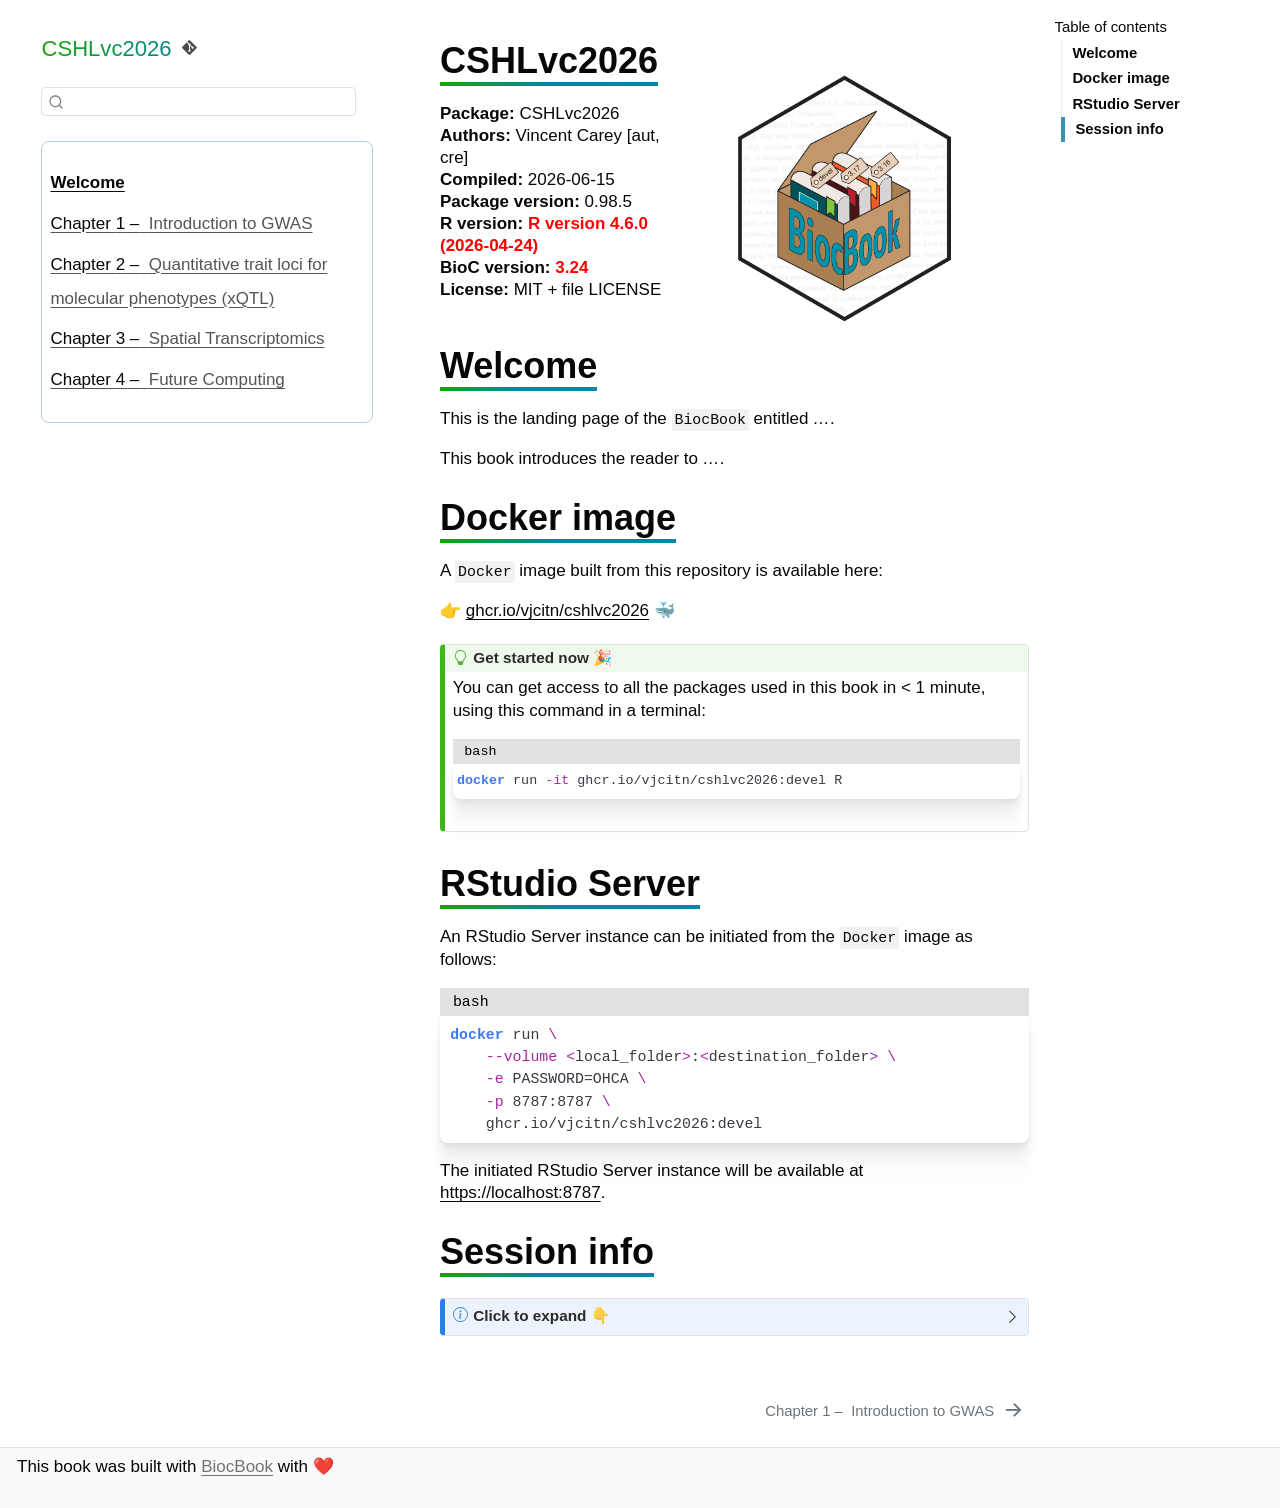
==== commit 46baa12c: "Deploying to gh-pages from @ vjcitn/CSHLvc2026@e3db211c66cb9159d9f3ac66002af7e0d10ae31e 🚀" ====
--- a/docs/devel/index.html
+++ b/docs/devel/index.html
@@ -163,7 +163,7 @@
         <li class="sidebar-item">
   <div class="sidebar-item-container"> 
   <a href="./pages/xqtl.html" class="sidebar-item-text sidebar-link">
- <span class="menu-text"><span class="chapter-number">2</span>&nbsp; <span class="chapter-title">xQTL</span></span></a>
+ <span class="menu-text"><span class="chapter-number">2</span>&nbsp; <span class="chapter-title">Quantitative trait loci for molecular phenotypes (xQTL)</span></span></a>
   </div>
 </li>
         <li class="sidebar-item">
@@ -209,7 +209,7 @@
 
 
 </header><p><img src="assets/cover.png" title="CSHLvc2026" class="quarto-cover-image nolightbox img-fluid"></p>
-<p><strong>Package:</strong> CSHLvc2026<br><strong>Authors:</strong> Vincent Carey [aut, cre]<br><strong>Compiled:</strong> 2026-06-14<br><strong>Package version:</strong> 0.98.5<br><strong>R version:</strong> <b style="color:red;">R version 4.6.0 (2026-04-24)</b><br><strong>BioC version:</strong> <b style="color:red;">3.24</b><br><strong>License:</strong> MIT + file LICENSE<br></p>
+<p><strong>Package:</strong> CSHLvc2026<br><strong>Authors:</strong> Vincent Carey [aut, cre]<br><strong>Compiled:</strong> 2026-06-15<br><strong>Package version:</strong> 0.98.5<br><strong>R version:</strong> <b style="color:red;">R version 4.6.0 (2026-04-24)</b><br><strong>BioC version:</strong> <b style="color:red;">3.24</b><br><strong>License:</strong> MIT + file LICENSE<br></p>
 <section id="welcome" class="level1 unnumbered"><h1 class="unnumbered">Welcome</h1>
 <p>This is the landing page of the <code>BiocBook</code> entitled <em>…</em>.</p>
 <p>This book introduces the reader to <em>…</em>.</p>
@@ -297,7 +297,7 @@
 <span><span class="co">##   collate  C</span></span>
 <span><span class="co">##   ctype    en_US.UTF-8</span></span>
 <span><span class="co">##   tz       Etc/UTC</span></span>
-<span><span class="co">##   date     2026-06-14</span></span>
+<span><span class="co">##   date     2026-06-15</span></span>
 <span><span class="co">##   pandoc   3.9.0.2 @ /usr/bin/ (via rmarkdown)</span></span>
 <span><span class="co">##   quarto   1.9.36 @ /usr/local/bin/quarto</span></span>
 <span><span class="co">##  </span></span>
@@ -348,7 +348,7 @@
 <span><span class="co">##   crayon                 1.5.3     2024-06-20 [2] RSPM (R 4.6.0)</span></span>
 <span><span class="co">##   credentials            2.0.3     2025-09-12 [2] RSPM (R 4.6.0)</span></span>
 <span><span class="co">##   crosstalk              1.2.2     2025-08-26 [2] RSPM (R 4.6.0)</span></span>
-<span><span class="co">##   CSHLvc2026             0.98.5    2026-06-14 [1] local</span></span>
+<span><span class="co">##   CSHLvc2026             0.98.5    2026-06-15 [1] local</span></span>
 <span><span class="co">##   curl                   7.1.0     2026-04-22 [2] RSPM (R 4.6.0)</span></span>
 <span><span class="co">##   data.table             1.18.4    2026-05-06 [2] RSPM (R 4.6.0)</span></span>
 <span><span class="co">##   datasets             * 4.6.0     2026-04-24 [3] local</span></span>
@@ -435,7 +435,7 @@
 <span><span class="co">##   nnet                   7.3-20    2025-01-01 [3] CRAN (R 4.6.0)</span></span>
 <span><span class="co">##   ontologyIndex          2.12      2024-02-27 [2] RSPM (R 4.6.0)</span></span>
 <span><span class="co">##   ontologyPlot           1.7       2024-02-20 [2] RSPM (R 4.6.0)</span></span>
-<span><span class="co">##   ontoProc2              0.99.14   2026-06-14 [2] Github (vjcitn/ontoProc2@322f270)</span></span>
+<span><span class="co">##   ontoProc2              0.99.14   2026-06-15 [2] Github (vjcitn/ontoProc2@322f270)</span></span>
 <span><span class="co">##   openssl                2.4.2     2026-06-09 [2] RSPM (R 4.6.0)</span></span>
 <span><span class="co">##   otel                   0.2.0     2025-08-29 [2] RSPM (R 4.6.0)</span></span>
 <span><span class="co">##   paintmap               1.0       2016-08-31 [2] RSPM (R 4.6.0)</span></span>
@@ -540,7 +540,7 @@
 <span><span class="co">##   yaml                   2.3.12    2025-12-10 [2] RSPM (R 4.6.0)</span></span>
 <span><span class="co">##   zip                    3.0.0     2026-06-10 [2] RSPM (R 4.6.0)</span></span>
 <span><span class="co">##  </span></span>
-<span><span class="co">##   [1] /tmp/RtmpAZHgSA/Rinst8e6e97c8b6</span></span>
+<span><span class="co">##   [1] /tmp/RtmpdPGXho/Rinst8e1e232d7c</span></span>
 <span><span class="co">##   [2] /usr/local/lib/R/site-library</span></span>
 <span><span class="co">##   [3] /usr/local/lib/R/library</span></span>
 <span><span class="co">##   * ── Packages attached to the search path.</span></span>
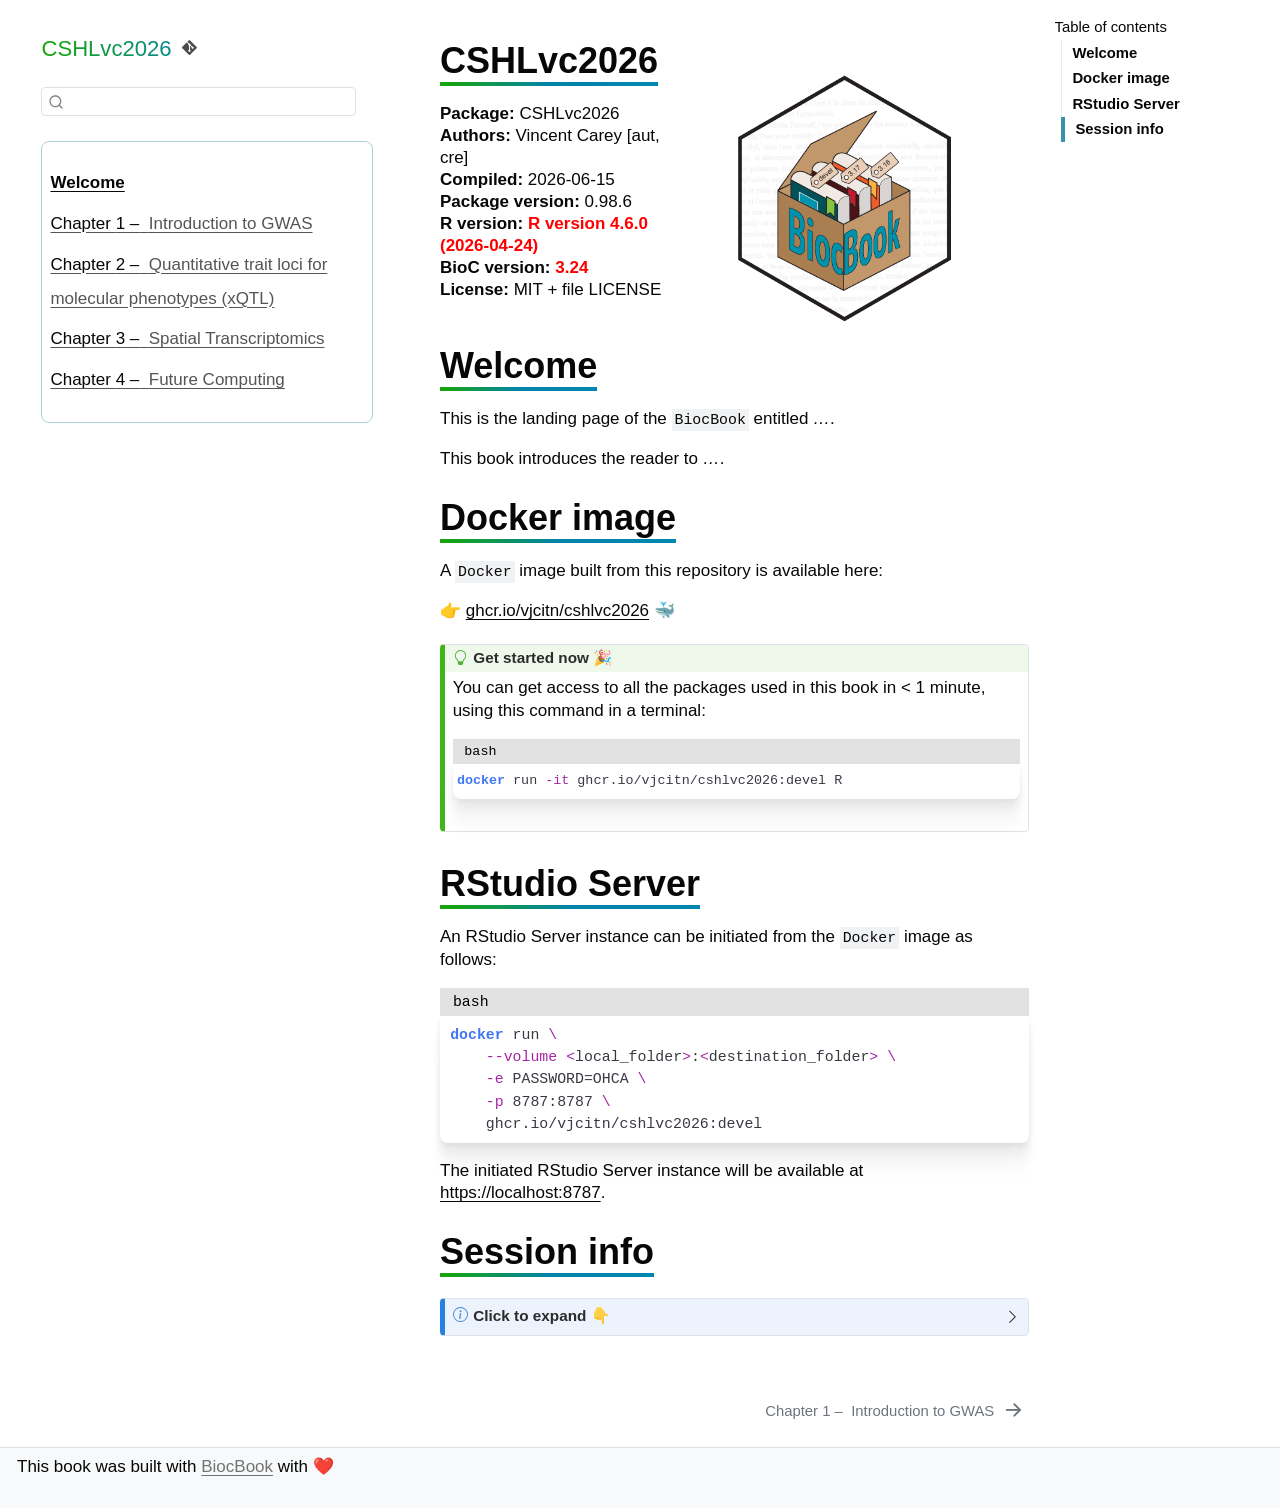
==== commit d7a92038: "Deploying to gh-pages from @ vjcitn/CSHLvc2026@833c60e10d0f56d8ab3ee925b3f6f769b8e589e2 🚀" ====
--- a/docs/devel/index.html
+++ b/docs/devel/index.html
@@ -209,7 +209,7 @@
 
 
 </header><p><img src="assets/cover.png" title="CSHLvc2026" class="quarto-cover-image nolightbox img-fluid"></p>
-<p><strong>Package:</strong> CSHLvc2026<br><strong>Authors:</strong> Vincent Carey [aut, cre]<br><strong>Compiled:</strong> 2026-06-15<br><strong>Package version:</strong> 0.98.5<br><strong>R version:</strong> <b style="color:red;">R version 4.6.0 (2026-04-24)</b><br><strong>BioC version:</strong> <b style="color:red;">3.24</b><br><strong>License:</strong> MIT + file LICENSE<br></p>
+<p><strong>Package:</strong> CSHLvc2026<br><strong>Authors:</strong> Vincent Carey [aut, cre]<br><strong>Compiled:</strong> 2026-06-15<br><strong>Package version:</strong> 0.98.6<br><strong>R version:</strong> <b style="color:red;">R version 4.6.0 (2026-04-24)</b><br><strong>BioC version:</strong> <b style="color:red;">3.24</b><br><strong>License:</strong> MIT + file LICENSE<br></p>
 <section id="welcome" class="level1 unnumbered"><h1 class="unnumbered">Welcome</h1>
 <p>This is the landing page of the <code>BiocBook</code> entitled <em>…</em>.</p>
 <p>This book introduces the reader to <em>…</em>.</p>
@@ -312,6 +312,7 @@
 <span><span class="co">##   base                 * 4.6.0     2026-04-24 [3] local</span></span>
 <span><span class="co">##   base64enc              0.1-6     2026-02-02 [2] RSPM (R 4.6.0)</span></span>
 <span><span class="co">##   bedbaser               1.5.0     2026-04-28 [2] Bioconductor 3.24 (R 4.6.0)</span></span>
+<span><span class="co">##   BEDMatrix              2.0.4     2024-09-06 [2] RSPM (R 4.6.0)</span></span>
 <span><span class="co">##   BH                     1.90.0-1  2025-12-14 [2] RSPM (R 4.6.0)</span></span>
 <span><span class="co">##   Biobase                2.73.1    2026-04-29 [2] Bioconductor 3.24 (R 4.6.0)</span></span>
 <span><span class="co">##   BiocBaseUtils          1.15.1    2026-05-10 [2] Bioconductor 3.24 (R 4.6.0)</span></span>
@@ -347,8 +348,9 @@
 <span><span class="co">##   cpp11                  0.5.5     2026-05-06 [2] RSPM (R 4.6.0)</span></span>
 <span><span class="co">##   crayon                 1.5.3     2024-06-20 [2] RSPM (R 4.6.0)</span></span>
 <span><span class="co">##   credentials            2.0.3     2025-09-12 [2] RSPM (R 4.6.0)</span></span>
+<span><span class="co">##   crochet                2.3.0     2020-05-20 [2] RSPM (R 4.6.0)</span></span>
 <span><span class="co">##   crosstalk              1.2.2     2025-08-26 [2] RSPM (R 4.6.0)</span></span>
-<span><span class="co">##   CSHLvc2026             0.98.5    2026-06-15 [1] local</span></span>
+<span><span class="co">##   CSHLvc2026             0.98.6    2026-06-15 [1] local</span></span>
 <span><span class="co">##   curl                   7.1.0     2026-04-22 [2] RSPM (R 4.6.0)</span></span>
 <span><span class="co">##   data.table             1.18.4    2026-05-06 [2] RSPM (R 4.6.0)</span></span>
 <span><span class="co">##   datasets             * 4.6.0     2026-04-24 [3] local</span></span>
@@ -540,7 +542,7 @@
 <span><span class="co">##   yaml                   2.3.12    2025-12-10 [2] RSPM (R 4.6.0)</span></span>
 <span><span class="co">##   zip                    3.0.0     2026-06-10 [2] RSPM (R 4.6.0)</span></span>
 <span><span class="co">##  </span></span>
-<span><span class="co">##   [1] /tmp/RtmpdPGXho/Rinst8e1e232d7c</span></span>
+<span><span class="co">##   [1] /tmp/RtmpGH1U57/Rinst8f74e4168d</span></span>
 <span><span class="co">##   [2] /usr/local/lib/R/site-library</span></span>
 <span><span class="co">##   [3] /usr/local/lib/R/library</span></span>
 <span><span class="co">##   * ── Packages attached to the search path.</span></span>
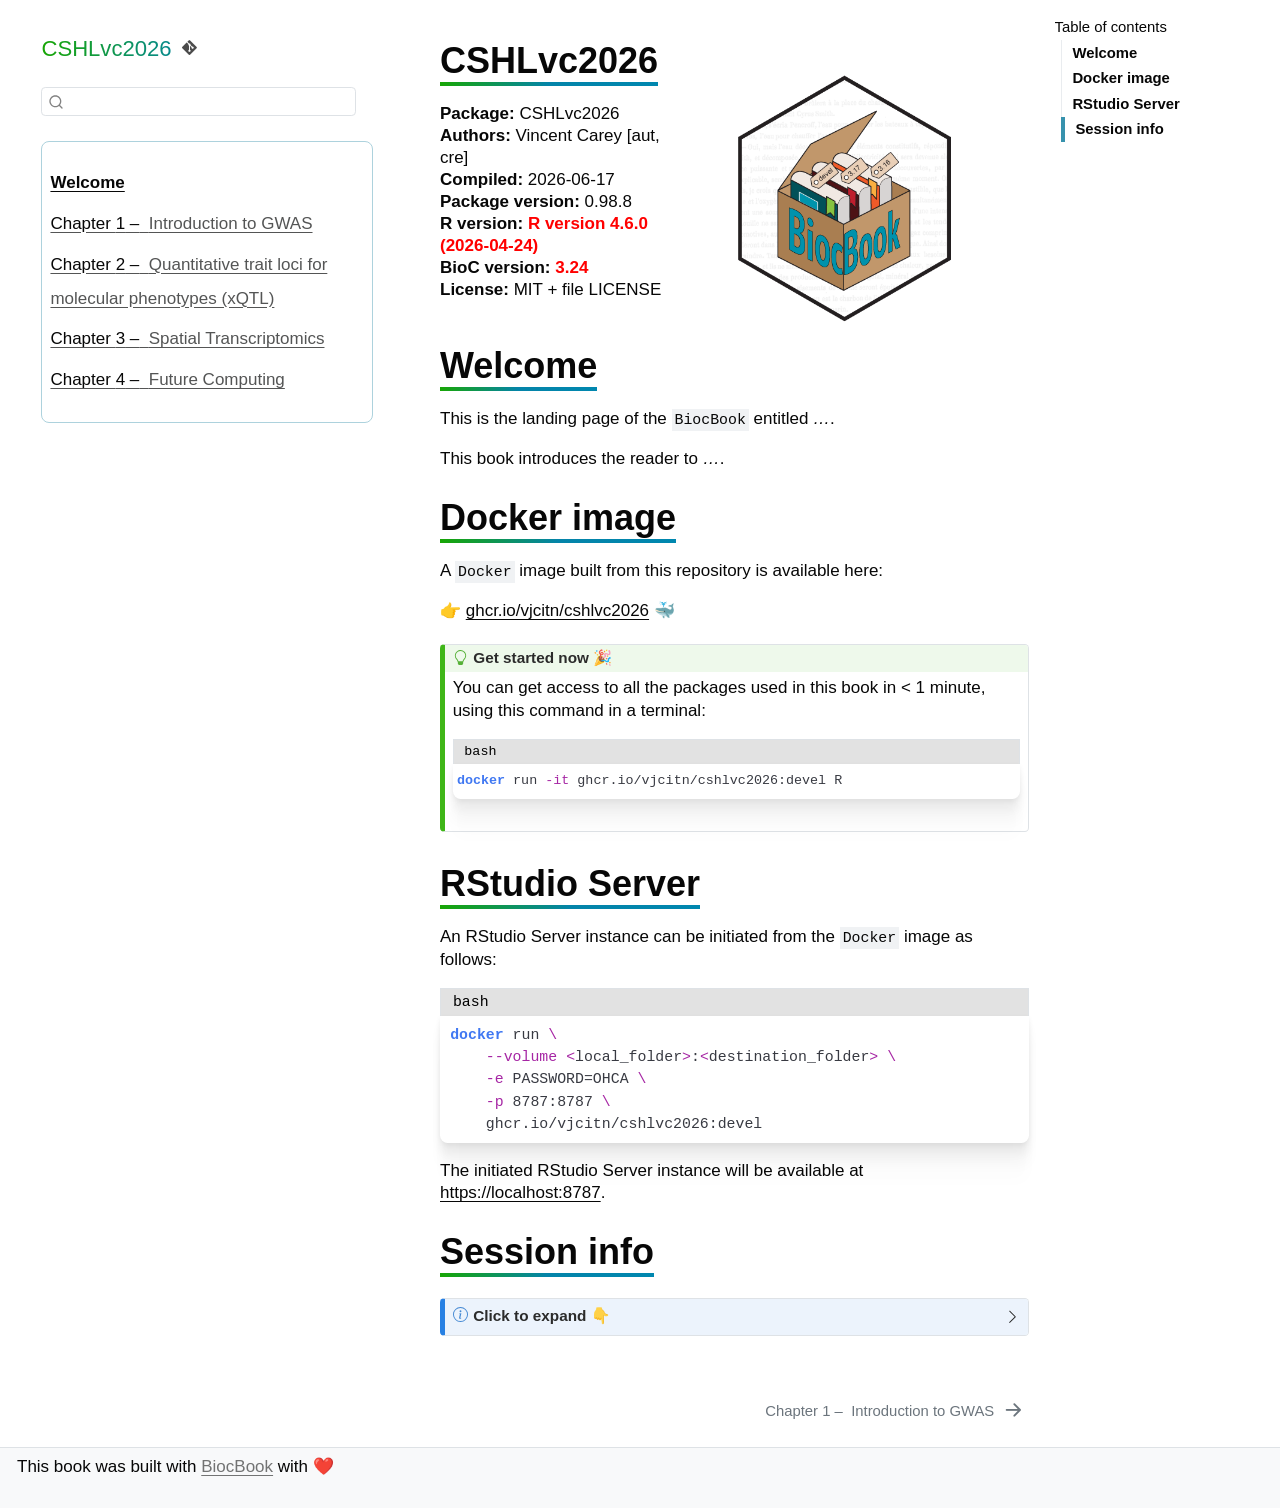
==== commit efdb036e: "Deploying to gh-pages from @ vjcitn/CSHLvc2026@f6c13a01914e02ca5bf16b90de5e425e75eb3065 🚀" ====
--- a/docs/devel/index.html
+++ b/docs/devel/index.html
@@ -209,7 +209,7 @@
 
 
 </header><p><img src="assets/cover.png" title="CSHLvc2026" class="quarto-cover-image nolightbox img-fluid"></p>
-<p><strong>Package:</strong> CSHLvc2026<br><strong>Authors:</strong> Vincent Carey [aut, cre]<br><strong>Compiled:</strong> 2026-06-15<br><strong>Package version:</strong> 0.98.6<br><strong>R version:</strong> <b style="color:red;">R version 4.6.0 (2026-04-24)</b><br><strong>BioC version:</strong> <b style="color:red;">3.24</b><br><strong>License:</strong> MIT + file LICENSE<br></p>
+<p><strong>Package:</strong> CSHLvc2026<br><strong>Authors:</strong> Vincent Carey [aut, cre]<br><strong>Compiled:</strong> 2026-06-17<br><strong>Package version:</strong> 0.98.8<br><strong>R version:</strong> <b style="color:red;">R version 4.6.0 (2026-04-24)</b><br><strong>BioC version:</strong> <b style="color:red;">3.24</b><br><strong>License:</strong> MIT + file LICENSE<br></p>
 <section id="welcome" class="level1 unnumbered"><h1 class="unnumbered">Welcome</h1>
 <p>This is the landing page of the <code>BiocBook</code> entitled <em>…</em>.</p>
 <p>This book introduces the reader to <em>…</em>.</p>
@@ -297,7 +297,7 @@
 <span><span class="co">##   collate  C</span></span>
 <span><span class="co">##   ctype    en_US.UTF-8</span></span>
 <span><span class="co">##   tz       Etc/UTC</span></span>
-<span><span class="co">##   date     2026-06-15</span></span>
+<span><span class="co">##   date     2026-06-17</span></span>
 <span><span class="co">##   pandoc   3.9.0.2 @ /usr/bin/ (via rmarkdown)</span></span>
 <span><span class="co">##   quarto   1.9.36 @ /usr/local/bin/quarto</span></span>
 <span><span class="co">##  </span></span>
@@ -313,6 +313,7 @@
 <span><span class="co">##   base64enc              0.1-6     2026-02-02 [2] RSPM (R 4.6.0)</span></span>
 <span><span class="co">##   bedbaser               1.5.0     2026-04-28 [2] Bioconductor 3.24 (R 4.6.0)</span></span>
 <span><span class="co">##   BEDMatrix              2.0.4     2024-09-06 [2] RSPM (R 4.6.0)</span></span>
+<span><span class="co">##   beeswarm               0.4.0     2021-06-01 [2] RSPM (R 4.6.0)</span></span>
 <span><span class="co">##   BH                     1.90.0-1  2025-12-14 [2] RSPM (R 4.6.0)</span></span>
 <span><span class="co">##   Biobase                2.73.1    2026-04-29 [2] Bioconductor 3.24 (R 4.6.0)</span></span>
 <span><span class="co">##   BiocBaseUtils          1.15.1    2026-05-10 [2] Bioconductor 3.24 (R 4.6.0)</span></span>
@@ -328,7 +329,7 @@
 <span><span class="co">##   bit64                  4.8.2     2026-05-19 [2] RSPM (R 4.6.0)</span></span>
 <span><span class="co">##   bitops                 1.0-9     2024-10-03 [2] RSPM (R 4.6.0)</span></span>
 <span><span class="co">##   blob                   1.3.0     2026-01-14 [2] RSPM (R 4.6.0)</span></span>
-<span><span class="co">##   bookdown               0.46      2025-12-05 [2] RSPM (R 4.6.0)</span></span>
+<span><span class="co">##   bookdown               0.47      2026-06-16 [2] RSPM (R 4.6.0)</span></span>
 <span><span class="co">##   boot                   1.3-32    2025-08-29 [3] CRAN (R 4.6.0)</span></span>
 <span><span class="co">##   brew                   1.0-10    2023-12-16 [2] RSPM (R 4.6.0)</span></span>
 <span><span class="co">##   brio                   1.1.5     2024-04-24 [2] RSPM (R 4.6.0)</span></span>
@@ -350,7 +351,7 @@
 <span><span class="co">##   credentials            2.0.3     2025-09-12 [2] RSPM (R 4.6.0)</span></span>
 <span><span class="co">##   crochet                2.3.0     2020-05-20 [2] RSPM (R 4.6.0)</span></span>
 <span><span class="co">##   crosstalk              1.2.2     2025-08-26 [2] RSPM (R 4.6.0)</span></span>
-<span><span class="co">##   CSHLvc2026             0.98.6    2026-06-15 [1] local</span></span>
+<span><span class="co">##   CSHLvc2026             0.98.8    2026-06-17 [1] local</span></span>
 <span><span class="co">##   curl                   7.1.0     2026-04-22 [2] RSPM (R 4.6.0)</span></span>
 <span><span class="co">##   data.table             1.18.4    2026-05-06 [2] RSPM (R 4.6.0)</span></span>
 <span><span class="co">##   datasets             * 4.6.0     2026-04-24 [3] local</span></span>
@@ -386,6 +387,7 @@
 <span><span class="co">##   GenomicFeatures        1.65.0    2026-04-28 [2] Bioconductor 3.24 (R 4.6.0)</span></span>
 <span><span class="co">##   GenomicRanges          1.65.0    2026-04-28 [2] Bioconductor 3.24 (R 4.6.0)</span></span>
 <span><span class="co">##   gert                   2.3.1     2026-01-11 [2] RSPM (R 4.6.0)</span></span>
+<span><span class="co">##   ggbeeswarm             0.7.3     2025-11-29 [2] RSPM (R 4.6.0)</span></span>
 <span><span class="co">##   ggmanh                 1.17.0    2026-04-28 [2] Bioconductor 3.24 (R 4.6.0)</span></span>
 <span><span class="co">##   ggplot2                4.0.3     2026-04-22 [2] RSPM (R 4.6.0)</span></span>
 <span><span class="co">##   ggrepel                0.9.8     2026-03-17 [2] RSPM (R 4.6.0)</span></span>
@@ -437,7 +439,6 @@
 <span><span class="co">##   nnet                   7.3-20    2025-01-01 [3] CRAN (R 4.6.0)</span></span>
 <span><span class="co">##   ontologyIndex          2.12      2024-02-27 [2] RSPM (R 4.6.0)</span></span>
 <span><span class="co">##   ontologyPlot           1.7       2024-02-20 [2] RSPM (R 4.6.0)</span></span>
-<span><span class="co">##   ontoProc2              0.99.14   2026-06-15 [2] Github (vjcitn/ontoProc2@322f270)</span></span>
 <span><span class="co">##   openssl                2.4.2     2026-06-09 [2] RSPM (R 4.6.0)</span></span>
 <span><span class="co">##   otel                   0.2.0     2025-08-29 [2] RSPM (R 4.6.0)</span></span>
 <span><span class="co">##   paintmap               1.0       2016-08-31 [2] RSPM (R 4.6.0)</span></span>
@@ -518,8 +519,9 @@
 <span><span class="co">##   tibble                 3.3.1     2026-01-11 [2] RSPM (R 4.6.0)</span></span>
 <span><span class="co">##   tidyr                  1.3.2     2025-12-19 [2] RSPM (R 4.6.0)</span></span>
 <span><span class="co">##   tidyselect             1.2.1     2024-03-11 [2] RSPM (R 4.6.0)</span></span>
-<span><span class="co">##   tinytex                0.59      2026-03-28 [2] RSPM (R 4.6.0)</span></span>
+<span><span class="co">##   tinytex                0.60      2026-06-16 [2] RSPM (R 4.6.0)</span></span>
 <span><span class="co">##   tools                  4.6.0     2026-04-24 [3] local</span></span>
+<span><span class="co">##   tQTLExperiment         0.1.19    2026-06-17 [2] Github (vjcitn/tQTLExperiment@afc852e)</span></span>
 <span><span class="co">##   tzdb                   0.5.0     2025-03-15 [2] RSPM (R 4.6.0)</span></span>
 <span><span class="co">##   UCSC.utils             1.9.0     2026-04-28 [2] Bioconductor 3.24 (R 4.6.0)</span></span>
 <span><span class="co">##   urlchecker             1.0.1     2021-11-30 [2] RSPM (R 4.6.0)</span></span>
@@ -528,6 +530,7 @@
 <span><span class="co">##   utils                * 4.6.0     2026-04-24 [3] local</span></span>
 <span><span class="co">##   VariantAnnotation      1.59.0    2026-04-28 [2] Bioconductor 3.24 (R 4.6.0)</span></span>
 <span><span class="co">##   vctrs                  0.7.3     2026-04-11 [2] RSPM (R 4.6.0)</span></span>
+<span><span class="co">##   vipor                  0.4.7     2023-12-18 [2] RSPM (R 4.6.0)</span></span>
 <span><span class="co">##   viridisLite            0.4.3     2026-02-04 [2] RSPM (R 4.6.0)</span></span>
 <span><span class="co">##   vroom                  1.7.1     2026-03-31 [2] RSPM (R 4.6.0)</span></span>
 <span><span class="co">##   waldo                  0.6.2     2025-07-11 [2] RSPM (R 4.6.0)</span></span>
@@ -542,7 +545,7 @@
 <span><span class="co">##   yaml                   2.3.12    2025-12-10 [2] RSPM (R 4.6.0)</span></span>
 <span><span class="co">##   zip                    3.0.0     2026-06-10 [2] RSPM (R 4.6.0)</span></span>
 <span><span class="co">##  </span></span>
-<span><span class="co">##   [1] /tmp/RtmpGH1U57/Rinst8f74e4168d</span></span>
+<span><span class="co">##   [1] /tmp/RtmpaGUYuo/Rinst8f7e94a4da</span></span>
 <span><span class="co">##   [2] /usr/local/lib/R/site-library</span></span>
 <span><span class="co">##   [3] /usr/local/lib/R/library</span></span>
 <span><span class="co">##   * ── Packages attached to the search path.</span></span>
